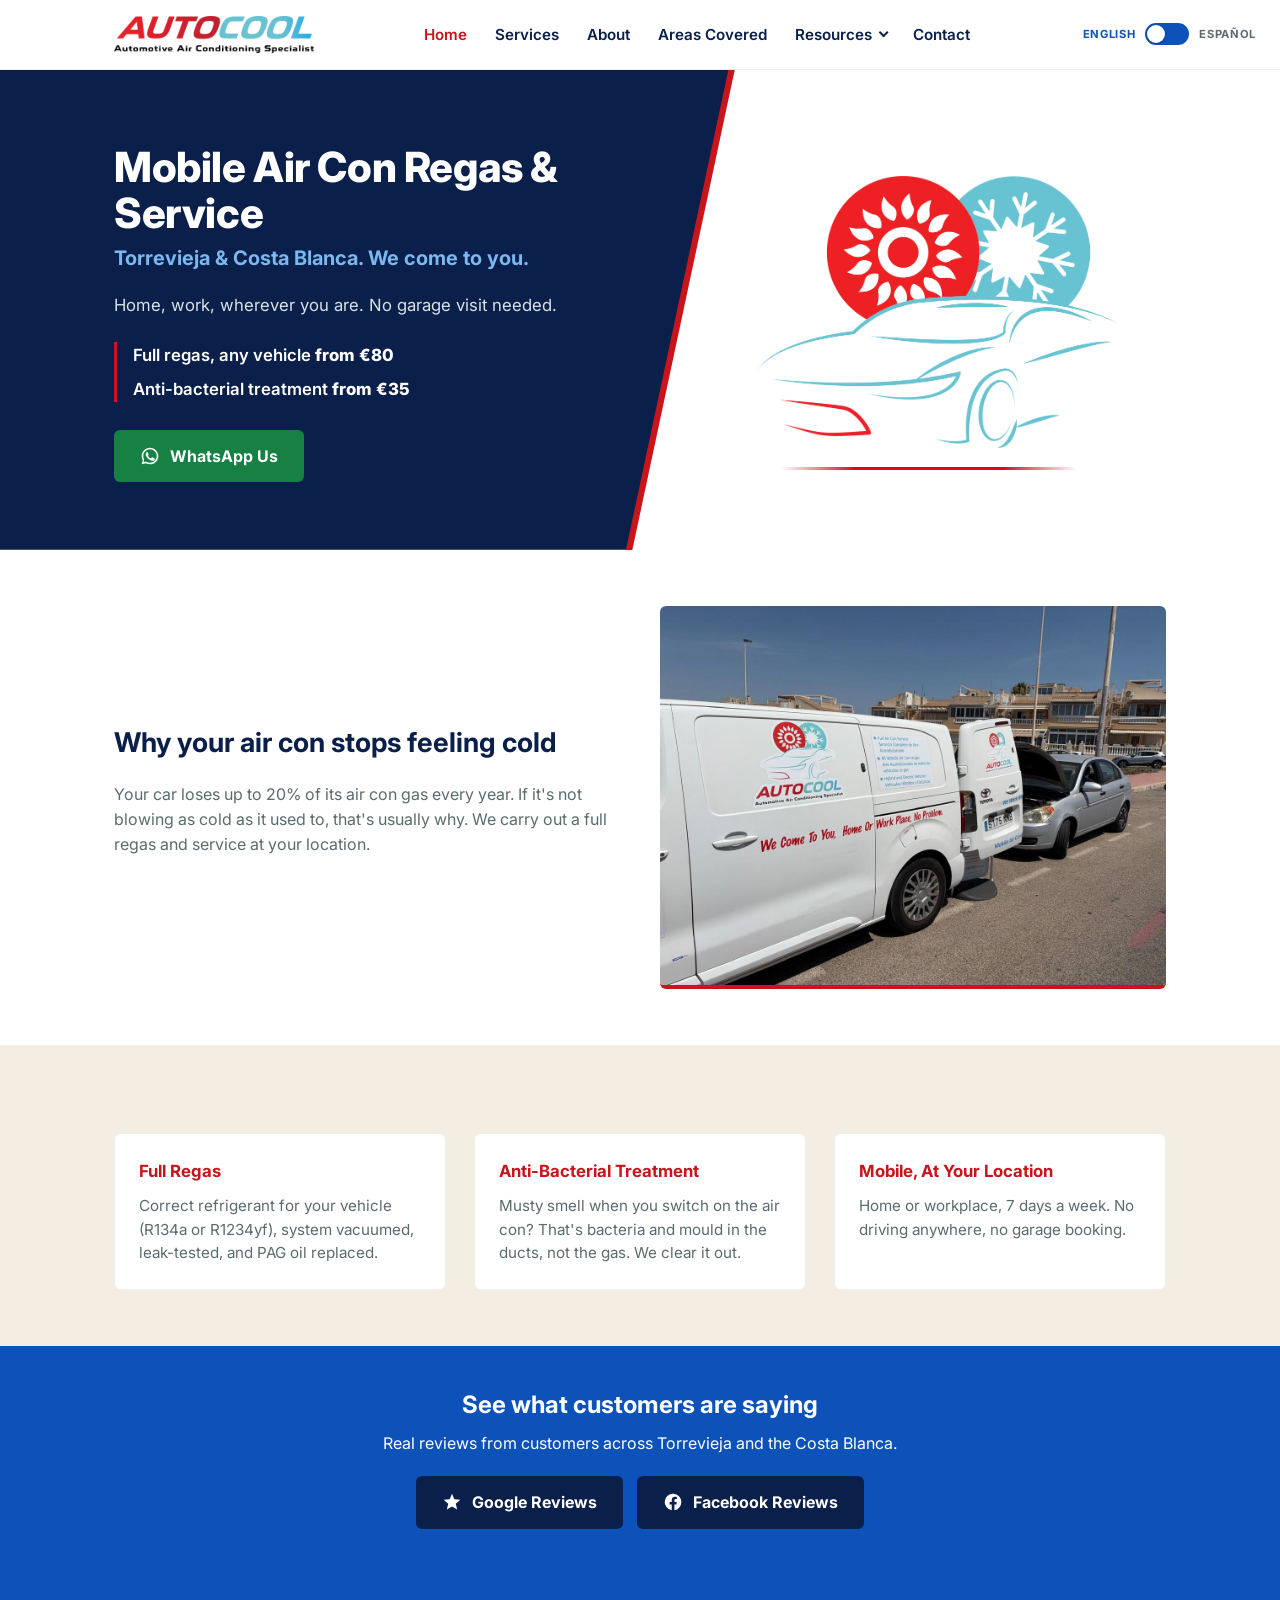
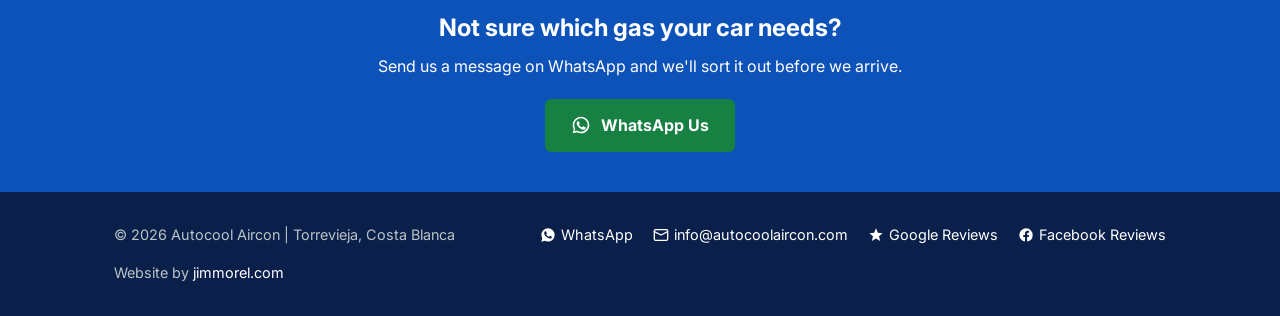
==== index.html @ 4a4831ad "Add footer developer credit line to every page "Website by jimmorel.com" links to https://jimmorel.c" ====
<!doctype html>
<html lang="en">
	<head>
		<meta charset="UTF-8" />
		<meta name="viewport" content="width=device-width, initial-scale=1.0" />
		<link rel="icon" href="assets/img/favicon/favicon.ico" sizes="any">
		<link rel="icon" href="assets/img/favicon/favicon-32x32.png" type="image/png" sizes="32x32">
		<link rel="icon" href="assets/img/favicon/favicon-16x16.png" type="image/png" sizes="16x16">
		<link rel="apple-touch-icon" href="assets/img/favicon/apple-touch-icon.png">
		<title>
			Mobile Air Con Regas &amp; Service in Torrevieja | Autocool Aircon
		</title>
		<meta
			name="description"
			content="Mobile car air conditioning regas and service in Torrevieja and the Costa Blanca. We come to you, home or workplace. WhatsApp Autocool Aircon today."
		/>
		<meta property="og:type" content="website">
		<meta property="og:url" content="https://autocoolaircon.es/">
		<meta property="og:title" content="Mobile Air Con Regas &amp; Service in Torrevieja | Autocool Aircon">
		<meta property="og:description" content="Mobile car air conditioning regas and service in Torrevieja and the Costa Blanca. We come to you, home or workplace. WhatsApp Autocool Aircon today.">
		<meta property="og:image" content="https://autocoolaircon.es/assets/img/van-onsite-service.jpeg">
		<meta property="og:locale" content="en_ES">
		<meta property="fb:app_id" content="2086095632289372">
		<meta name="facebook-domain-verification" content="1pw8xvr8mnqrois6jhisk7rmgft6io" />
		<meta name="twitter:card" content="summary_large_image">
		<meta name="twitter:title" content="Mobile Air Con Regas &amp; Service in Torrevieja | Autocool Aircon">
		<meta name="twitter:description" content="Mobile car air conditioning regas and service in Torrevieja and the Costa Blanca. We come to you, home or workplace. WhatsApp Autocool Aircon today.">
		<meta name="twitter:image" content="https://autocoolaircon.es/assets/img/van-onsite-service.jpeg">
		<link rel="canonical" href="https://autocoolaircon.es/index.html" />
		<link rel="alternate" hreflang="en" href="https://autocoolaircon.es/index.html" />
		<link rel="alternate" hreflang="es" href="https://autocoolaircon.es/es/index.html" />
		<link rel="alternate" hreflang="x-default" href="https://autocoolaircon.es/index.html" />
		<link rel="preconnect" href="https://fonts.googleapis.com" />
		<link rel="preconnect" href="https://fonts.gstatic.com" crossorigin />
		<link
			href="https://fonts.googleapis.com/css2?family=Inter:wght@400;600;700;800&display=swap"
			rel="stylesheet"
		/>
		<link rel="stylesheet" href="assets/css/style.css" />
		<noscript><style>
			@media (max-width: 760px) {
				nav.main-nav { max-height: none !important; overflow: visible !important; position: static !important; }
				.nav-toggle { display: none !important; }
				.nav-dropdown-menu { display: block !important; position: static !important; box-shadow: none !important; }
			}
		</style></noscript>
	</head>
	<body>
		<header class="site-header">
			<div class="container">
				<a href="./" class="logo-mark">
					<img
						src="assets/img/logo/autocool-wordmark.png"
						alt="Autocool Aircon: Automotive Air Conditioning Specialist"
						class="logo-img"
						width="1000" height="184"
					/>
				</a>
				<nav class="main-nav" id="main-nav">
					<ul>
						<li><a href="index.html" class="active">Home</a></li>
						<li><a href="services.html">Services</a></li>
						<li><a href="about.html">About</a></li>
						<li><a href="areas.html">Areas Covered</a></li>
						<li class="nav-item-dropdown">
							<button class="nav-dropdown-toggle" type="button" aria-haspopup="true" aria-expanded="false">
								Resources
								<span class="nav-dropdown-caret" aria-hidden="true"></span>
							</button>
							<ul class="nav-dropdown-menu">
								<li><a href="faq.html">FAQ</a></li>
							</ul>
						</li>
						<li><a href="contact.html">Contact</a></li>
					</ul>
				</nav>
				<div class="lang-toggle">
					<a
						class="lang-toggle-link"
						href="es/index.html"
						aria-label="Switch to Spanish"
					>
						<span class="lang-toggle-label" data-lang="en">ENGLISH</span>
						<span class="lang-toggle-switch"
							><span class="lang-toggle-handle"></span
						></span>
						<span class="lang-toggle-label" data-lang="es">ESPAÑOL</span>
					</a>
					<div class="lang-switcher-mobile">
						<a class="lang-switcher-label" data-lang="en" href="index.html">EN</a>
						<span class="lang-sep" aria-hidden="true">/</span>
						<a class="lang-switcher-label" data-lang="es" href="es/index.html">ES</a>
					</div>
				</div>
				<button class="nav-toggle" aria-expanded="false" aria-label="Open navigation" aria-controls="main-nav">
					<span class="nav-toggle-bar"></span>
					<span class="nav-toggle-bar"></span>
					<span class="nav-toggle-bar"></span>
				</button>
			</div>
		</header>

		<section class="hero">
			<div class="container">
				<div>
					<h1>Mobile Air Con Regas &amp; Service</h1>
					<p class="hero-location">
						Torrevieja &amp; Costa Blanca. We come to you.
					</p>
					<p class="lede">
						Home, work, wherever you are. No garage visit needed.
					</p>
					<div class="hero-offer">
						<span class="hero-offer-line"
							>Full regas, any vehicle
							<span class="amount">from €80</span></span
						>
						<span class="hero-offer-line"
							>Anti-bacterial treatment
							<span class="amount">from €35</span></span
						>
					</div>
					<a
						class="btn-whatsapp"
						href="https://wa.me/34711082029"
						target="_blank"
						rel="noopener"
						><svg viewBox="0 0 24 24" fill="currentColor" aria-hidden="true">
							<path
								d="M12 2C6.48 2 2 6.48 2 12c0 1.85.5 3.58 1.36 5.07L2 22l5.07-1.33A9.93 9.93 0 0 0 12 22c5.52 0 10-4.48 10-10S17.52 2 12 2zm0 18c-1.6 0-3.1-.43-4.4-1.18l-.32-.18-3.1.81.83-3.02-.2-.32A7.9 7.9 0 0 1 4 12c0-4.42 3.58-8 8-8s8 3.58 8 8-3.58 8-8 8zm4.4-5.6c-.24-.12-1.43-.7-1.65-.78-.22-.08-.38-.12-.54.12-.16.24-.62.78-.76.94-.14.16-.28.18-.52.06-.24-.12-1.02-.38-1.94-1.2-.72-.64-1.2-1.43-1.34-1.67-.14-.24-.02-.37.1-.49.12-.12.27-.31.4-.47.13-.16.17-.27.27-.45.1-.18.05-.33-.02-.45-.07-.12-.6-1.45-.82-1.99-.22-.53-.44-.46-.6-.47-.16-.01-.34-.01-.52-.01-.18 0-.47.07-.72.32-.25.25-.96.94-.96 2.29 0 1.35.98 2.65 1.12 2.83.14.18 1.92 2.93 4.65 4 2.73 1.07 2.73.71 3.22.67.49-.04 1.59-.65 1.81-1.28.22-.63.22-1.17.16-1.28-.06-.11-.24-.18-.48-.3z"
							/></svg>WhatsApp Us</a
					>
				</div>
				<div class="hero-icon-panel">
					<img src="assets/img/logo/autocool-icon.png" alt="Autocool Aircon" />
				</div>
			</div>
		</section>

		<section class="block fade-in">
			<div class="container split">
				<div>
					<h2>Why your air con stops feeling cold</h2>
					<p class="muted-text">
						Your car loses up to 20% of its air con gas every year. If it's not
						blowing as cold as it used to, that's usually why. We carry out a
						full regas and service at your location.
					</p>
				</div>
				<img
					src="assets/img/van-onsite-service.jpeg"
					alt="Autocool Aircon van at a customer's home for an onsite air conditioning service"
					class="section-img"
					loading="lazy"
				/>
			</div>
		</section>

		<section class="block alt fade-in">
			<div class="container">
				<div class="grid-3">
					<div class="card">
						<h3>Full Regas</h3>
						<p>
							Correct refrigerant for your vehicle (R134a or R1234yf), system
							vacuumed, leak-tested, and PAG oil replaced.
						</p>
					</div>
					<div class="card">
						<h3>Anti-Bacterial Treatment</h3>
						<p>
							Musty smell when you switch on the air con? That's bacteria and
							mould in the ducts, not the gas. We clear it out.
						</p>
					</div>
					<div class="card">
						<h3>Mobile, At Your Location</h3>
						<p>
							Home or workplace, 7 days a week. No driving anywhere, no garage
							booking.
						</p>
					</div>
				</div>
			</div>
		</section>

		<section class="cta-band fade-in">
			<div class="container">
				<h2>See what customers are saying</h2>
				<p>Real reviews from customers across Torrevieja and the Costa Blanca.</p>
				<div class="hero-cta-row justify-center">
					<a
						class="btn-primary"
						href="https://g.page/r/CTNVt-OQogbFEBM/review"
						target="_blank"
						rel="noopener"
						><svg viewBox="0 0 24 24" fill="currentColor" aria-hidden="true"><path d="M12 17.27 18.18 21l-1.64-7.03L22 9.24l-7.19-.61L12 2 9.19 8.63 2 9.24l5.46 4.73L5.82 21z" /></svg
						>Google Reviews</a
					>
					<a
						class="btn-primary"
						href="https://www.facebook.com/autocoolaircon/reviews"
						target="_blank"
						rel="noopener"
						><svg viewBox="0 0 24 24" fill="currentColor" aria-hidden="true"><path d="M22 12a10 10 0 1 0-11.5 9.87v-6.98H7.9V12h2.6V9.8c0-2.57 1.53-3.99 3.87-3.99 1.12 0 2.3.2 2.3.2v2.53h-1.3c-1.28 0-1.68.8-1.68 1.62V12h2.86l-.46 2.89h-2.4v6.98A10 10 0 0 0 22 12z" /></svg
						>Facebook Reviews</a
					>
				</div>
			</div>
		</section>

		<section class="cta-band">
			<div class="container">
				<h2>Not sure which gas your car needs?</h2>
				<p>
					Send us a message on WhatsApp and we'll sort it out before we arrive.
				</p>
				<a
					class="btn-whatsapp"
					href="https://wa.me/34711082029"
					target="_blank"
					rel="noopener"
					><svg viewBox="0 0 24 24" fill="currentColor" aria-hidden="true">
						<path
							d="M12 2C6.48 2 2 6.48 2 12c0 1.85.5 3.58 1.36 5.07L2 22l5.07-1.33A9.93 9.93 0 0 0 12 22c5.52 0 10-4.48 10-10S17.52 2 12 2zm0 18c-1.6 0-3.1-.43-4.4-1.18l-.32-.18-3.1.81.83-3.02-.2-.32A7.9 7.9 0 0 1 4 12c0-4.42 3.58-8 8-8s8 3.58 8 8-3.58 8-8 8zm4.4-5.6c-.24-.12-1.43-.7-1.65-.78-.22-.08-.38-.12-.54.12-.16.24-.62.78-.76.94-.14.16-.28.18-.52.06-.24-.12-1.02-.38-1.94-1.2-.72-.64-1.2-1.43-1.34-1.67-.14-.24-.02-.37.1-.49.12-.12.27-.31.4-.47.13-.16.17-.27.27-.45.1-.18.05-.33-.02-.45-.07-.12-.6-1.45-.82-1.99-.22-.53-.44-.46-.6-.47-.16-.01-.34-.01-.52-.01-.18 0-.47.07-.72.32-.25.25-.96.94-.96 2.29 0 1.35.98 2.65 1.12 2.83.14.18 1.92 2.93 4.65 4 2.73 1.07 2.73.71 3.22.67.49-.04 1.59-.65 1.81-1.28.22-.63.22-1.17.16-1.28-.06-.11-.24-.18-.48-.3z"
						/></svg>WhatsApp Us</a
				>
			</div>
		</section>

		<footer class="site-footer">
			<div class="container">
				<span>&copy; 2026 Autocool Aircon | Torrevieja, Costa Blanca</span>
				<span class="footer-links">
					<a href="https://wa.me/34711082029" target="_blank" rel="noopener" class="footer-link"><svg aria-hidden="true" width="16" height="16" viewBox="0 0 24 24" fill="currentColor"><path d="M12.04 2C6.58 2 2.13 6.45 2.13 11.91c0 1.75.46 3.48 1.32 5.01L2 22l5.25-1.38c1.47.8 3.13 1.22 4.79 1.22h.01c5.46 0 9.91-4.45 9.91-9.91C21.96 6.45 17.5 2 12.04 2zm5.83 14.02c-.24.68-1.42 1.3-1.96 1.35-.5.05-1.13.07-1.83-.11-.42-.11-.96-.3-1.65-.6-2.9-1.25-4.79-4.17-4.94-4.36-.14-.19-1.18-1.57-1.18-3 0-1.42.75-2.12 1.02-2.41.27-.29.58-.36.78-.36.19 0 .39 0 .55.01.18.01.42-.07.65.5.24.58.82 2 .89 2.15.07.15.12.32.02.51-.09.19-.14.31-.27.48-.14.16-.29.36-.41.49-.14.14-.28.29-.12.57.16.28.71 1.17 1.52 1.9 1.05.94 1.93 1.23 2.21 1.37.28.14.44.12.61-.07.16-.19.68-.79.87-1.06.18-.27.37-.22.61-.13.25.09 1.58.75 1.85.88.27.14.45.2.51.32.06.11.06.66-.18 1.35z"/></svg>WhatsApp</a>
					<a href="mailto:info@autocoolaircon.com" class="footer-link"><svg aria-hidden="true" width="16" height="16" viewBox="0 0 24 24" fill="none" stroke="currentColor" stroke-width="2" stroke-linecap="round" stroke-linejoin="round"><rect x="2" y="4" width="20" height="16" rx="2"/><path d="m22 7-10 5L2 7"/></svg>info@autocoolaircon.com</a>
					<a href="https://g.page/r/CTNVt-OQogbFEBM/review" target="_blank" rel="noopener" class="footer-link"><svg aria-hidden="true" width="16" height="16" viewBox="0 0 24 24" fill="currentColor"><path d="M12 17.27 18.18 21l-1.64-7.03L22 9.24l-7.19-.61L12 2 9.19 8.63 2 9.24l5.46 4.73L5.82 21z"/></svg>Google Reviews</a>
					<a href="https://www.facebook.com/autocoolaircon/reviews" target="_blank" rel="noopener" class="footer-link"><svg aria-hidden="true" width="16" height="16" viewBox="0 0 24 24" fill="currentColor"><path d="M22 12a10 10 0 1 0-11.5 9.87v-6.98H7.9V12h2.6V9.8c0-2.57 1.53-3.99 3.87-3.99 1.12 0 2.3.2 2.3.2v2.53h-1.3c-1.28 0-1.68.8-1.68 1.62V12h2.86l-.46 2.89h-2.4v6.98A10 10 0 0 0 22 12z"/></svg>Facebook Reviews</a>
				</span>
			</div>
			<div class="container">
				<span>Website by <a href="https://jimmorel.com" target="_blank" rel="noopener">jimmorel.com</a></span>
			</div>
		</footer>

		<script src="assets/js/scroll-fade.js"></script>
		<script src="assets/js/sticky-header.js"></script>
		<script src="assets/js/lang-switch.js"></script>
		<script src="assets/js/nav-toggle.js"></script>
	</body>
</html>
---- assets/css/style.css ----
/* Autocool Aircon — shared stylesheet
   Palette locked to existing logo per Nico: sun red, brand blue, sand accent.
   no diagonal stock-photo cutouts — deliberately simpler than
   the UK site's template execution. */

:root {
	--sun-red: #c8141a;
	--brand-blue: #0d52b9;
	--brand-blue-light: #7ab8f0;
	--ink: #0a1f4a;
	--sand: #f4ede1;
	--white: #ffffff;
	--text-muted: #5b6b6f;
	--radius: 6px;
}

* {
	box-sizing: border-box;
}

html {
	scroll-behavior: smooth;
}

html,
body {
	min-height: 100%;
}

body {
	margin: 0;
	font-family:
		"Inter",
		-apple-system,
		BlinkMacSystemFont,
		"Segoe UI",
		sans-serif;
	color: var(--ink);
	background: var(--white);
	line-height: 1.55;
	display: flex;
	flex-direction: column;
	min-height: 100vh;
}

body > footer.site-footer {
	margin-top: auto;
}

.muted-text {
	color: var(--text-muted);
}

a {
	color: var(--sun-red);
	text-decoration: none;
}

a:hover {
	text-decoration: underline;
}

a:focus-visible,
button:focus-visible {
	outline: 3px solid var(--brand-blue);
	outline-offset: 2px;
}

img {
	max-width: 100%;
	display: block;
}

.placeholder-img {
	background: repeating-linear-gradient(
		45deg,
		#e4e4e4,
		#e4e4e4 10px,
		#ececec 10px,
		#ececec 20px
	);
	display: flex;
	align-items: center;
	justify-content: center;
	color: #8a8a8a;
	font-size: 0.85rem;
	border: 1px dashed #b7b7b7;
	border-radius: var(--radius);
}

.container {
	max-width: 1100px;
	margin: 0 auto;
	padding: 0 24px;
}

/* Header */
header.site-header {
	position: sticky;
	top: 0;
	z-index: 50;
	padding: 16px 0;
	background: var(--white);
	border-bottom: 1px solid #eee;
	transition:
		box-shadow 0.25s ease-out,
		backdrop-filter 0.25s ease-out;
}

header.site-header.scrolled {
	box-shadow: 0 2px 12px rgba(10, 31, 74, 0.08);
	background: rgba(255, 255, 255, 0.92);
	backdrop-filter: blur(6px);
}

.site-header .container {
	display: flex;
	align-items: center;
	justify-content: space-between;
	gap: 24px;
	flex-wrap: wrap;
	padding-right: 220px;
}

.logo-mark {
	display: flex;
	align-items: center;
}

.logo-mark .logo-img {
	width: 200px;
	height: auto;
	aspect-ratio: 1000 / 184;
	display: block;
}

nav.main-nav ul {
	display: flex;
	gap: 28px;
	list-style: none;
	margin: 0;
	padding: 0;
	flex-wrap: wrap;
}

nav.main-nav a {
	color: var(--ink);
	font-weight: 600;
	font-size: 0.95rem;
}

nav.main-nav a.active {
	color: var(--sun-red);
}

/* "Resources" dropdown — desktop: hover/focus reveal; mobile: tap to expand inline. */
.nav-item-dropdown {
	position: relative;
}

.nav-dropdown-toggle {
	display: inline-flex;
	align-items: center;
	gap: 6px;
	background: none;
	border: none;
	margin: 0;
	padding: 0;
	font-family: inherit;
	color: var(--ink);
	font-weight: 600;
	font-size: 0.95rem;
	cursor: pointer;
}

.nav-dropdown-toggle.active {
	color: var(--sun-red);
}

.nav-dropdown-caret {
	display: inline-block;
	width: 7px;
	height: 7px;
	border-right: 2px solid currentColor;
	border-bottom: 2px solid currentColor;
	transform: rotate(45deg) translateY(-3px);
	transition: transform 0.2s ease;
}

.nav-dropdown-toggle[aria-expanded="true"] .nav-dropdown-caret {
	transform: rotate(-135deg) translateY(1px);
}

nav.main-nav .nav-dropdown-menu {
	list-style: none;
	margin: 0;
	padding: 8px 0;
	position: absolute;
	top: 100%;
	left: 0;
	background: var(--white);
	border: 1px solid #eee;
	border-radius: var(--radius);
	box-shadow: 0 8px 20px rgba(10, 31, 74, 0.1);
	min-width: 160px;
	display: none;
	z-index: 60;
}

.nav-item-dropdown:hover .nav-dropdown-menu,
.nav-item-dropdown.is-open .nav-dropdown-menu {
	display: block;
}

.nav-dropdown-menu li a {
	display: block;
	padding: 8px 16px;
	color: var(--ink);
	font-weight: 600;
	font-size: 0.95rem;
}

.nav-dropdown-menu li a:hover,
.nav-dropdown-menu li a.active {
	color: var(--sun-red);
	background: var(--sand);
}

/* Hamburger toggle button — hidden on desktop */
.nav-toggle {
	display: none;
	flex-direction: column;
	justify-content: center;
	gap: 5px;
	background: none;
	border: none;
	cursor: pointer;
	padding: 6px;
	margin-left: auto;
}

.nav-toggle-bar {
	display: block;
	width: 22px;
	height: 2px;
	background: var(--ink);
	border-radius: 1px;
	transition: transform 0.2s ease, opacity 0.2s ease;
}

.nav-toggle[aria-expanded="true"] .nav-toggle-bar:nth-child(1) {
	transform: translateY(7px) rotate(45deg);
}

.nav-toggle[aria-expanded="true"] .nav-toggle-bar:nth-child(2) {
	opacity: 0;
}

.nav-toggle[aria-expanded="true"] .nav-toggle-bar:nth-child(3) {
	transform: translateY(-7px) rotate(-45deg);
}

/* Language toggle — replaces the old text-link .lang-switch.
   Pill switch with sliding handle, EN/ES word labels either side.
   Uses existing palette variables, no new colors introduced. */

.lang-toggle {
	position: absolute;
	top: 50%;
	right: 24px;
	transform: translateY(-50%);
	z-index: 10;
}

.lang-switcher-mobile {
	display: none;
}

.lang-toggle-link {
	display: flex;
	align-items: center;
	gap: 10px;
	text-decoration: none;
}

.lang-toggle-link:hover {
	text-decoration: none;
}

.lang-toggle-link:focus-visible {
	outline: 3px solid var(--brand-blue-light);
	outline-offset: 3px;
	border-radius: 11px;
}

.lang-toggle-label {
	font-size: 0.7rem;
	font-weight: 700;
	letter-spacing: 0.06em;
	text-transform: uppercase;
	color: var(--text-muted);
}

.lang-toggle-label.is-active {
	color: var(--brand-blue);
	opacity: 1;
}

.lang-toggle[data-lang="es"] .lang-toggle-label.is-active {
	color: var(--sun-red);
}

.lang-toggle-switch {
	position: relative;
	display: inline-block;
	width: 44px;
	height: 22px;
	border-radius: 11px;
	background: var(--brand-blue);
	flex-shrink: 0;
}

.lang-toggle-switch.is-es {
	background: var(--sun-red);
}

.lang-toggle-handle {
	position: absolute;
	top: 2px;
	left: 2px;
	width: 18px;
	height: 18px;
	border-radius: 50%;
	background: var(--white);
	box-shadow: 0 1px 2px rgba(0, 0, 0, 0.25);
}

.lang-toggle-switch.is-es .lang-toggle-handle {
	left: 24px;
}

/* CSS-first state: set from html[lang] before any JS runs.
   Correct state is visible on first paint — no transition fires on load. */
html[lang="en"] .lang-toggle-label[data-lang="en"],
html[lang="es"] .lang-toggle-label[data-lang="es"] {
	color: var(--brand-blue);
	opacity: 1;
}
html[lang="es"] .lang-toggle-label[data-lang="es"] {
	color: var(--sun-red);
}
html[lang="es"] .lang-toggle-switch {
	background: var(--sun-red);
}
html[lang="es"] .lang-toggle-switch .lang-toggle-handle {
	left: 24px;
}

/* Transitions enabled only after JS adds .lang-toggle-ready on the first rAF.
   Ensures transitions only fire on user interaction, never on initial paint. */
.lang-toggle-ready .lang-toggle-label {
	transition: color 0.25s, opacity 0.25s;
}
.lang-toggle-ready .lang-toggle-switch {
	transition: background-color 0.25s;
}
.lang-toggle-ready .lang-toggle-handle {
	transition: left 0.25s;
}

.btn-whatsapp {
	display: inline-flex;
	align-items: center;
	gap: 10px;
	background: #178043;
	color: var(--white);
	font-weight: 700;
	padding: 14px 26px;
	border-radius: var(--radius);
	font-size: 1rem;
}

.btn-whatsapp svg {
	width: 20px;
	height: 20px;
	flex-shrink: 0;
}

.btn-whatsapp:hover {
	background: #126334;
	text-decoration: none;
}

/* Hero (home page) */
.hero {
	background: #ffffff;
	color: var(--white);
	padding: 64px 0 56px;
	position: relative;
	overflow: hidden;
}

.hero::before {
	content: '';
	position: absolute;
	inset: 0;
	background: var(--ink);
	clip-path: polygon(0 0, 57% 0, 49% 100%, 0 100%);
	z-index: 0;
}

.hero::after {
	content: '';
	position: absolute;
	inset: 0;
	z-index: 2;
	pointer-events: none;
	background-image: url("data:image/svg+xml,%3Csvg xmlns='http://www.w3.org/2000/svg' viewBox='0 0 100 100' preserveAspectRatio='none'%3E%3Cpolygon points='56.9,0 57.4,0 49.4,100 48.9,100' fill='%23c8141a'/%3E%3C/svg%3E");
	background-size: 100% 100%;
	background-repeat: no-repeat;
}

.hero .container {
	display: grid;
	grid-template-columns: 1.1fr 0.9fr;
	gap: 40px;
	align-items: center;
	min-height: 360px;
	position: relative;
	z-index: 1;
}

.hero h1 {
	font-size: 2.6rem;
	line-height: 1.1;
	margin: 0 0 6px;
	color: var(--white);
	font-weight: 800;
	letter-spacing: -0.01em;
}

.hero p.hero-location {
	font-size: 1.25rem;
	color: var(--brand-blue-light);
	font-weight: 700;
	margin: 0 0 18px;
}

.hero p.lede {
	font-size: 1.05rem;
	color: #d8e3e5;
	margin: 0 0 24px;
	max-width: 480px;
}

.hero-offer {
	display: flex;
	flex-direction: column;
	gap: 8px;
	margin-bottom: 28px;
	border-left: 3px solid var(--sun-red);
	padding-left: 16px;
}

.hero-offer-line {
	font-size: 1.05rem;
	font-weight: 600;
	color: var(--white);
}

.hero-offer-line .amount {
	color: var(--white);
	font-weight: 800;
}

.hero-icon-panel {
	display: flex;
	align-items: center;
	justify-content: center;
	padding: 8px 12px 12px;
	position: relative;
}

.hero-icon-panel::after {
	content: '';
	position: absolute;
	bottom: -10px;
	left: 48%;
	transform: translateX(-50%);
	width: 65%;
	height: 3px;
	background: linear-gradient(to right, transparent, #c8141a 25%, #c8141a 75%, transparent);
	border-radius: 0;
	z-index: 0;
	pointer-events: none;
}

.hero-cta-row {
	display: flex;
	flex-wrap: wrap;
	gap: 14px;
}

.hero-icon-panel img {
	position: relative;
	z-index: 1;
	width: 100%;
	max-width: 360px;
	height: auto;
	aspect-ratio: 846 / 639;
}

.btn-primary {
	display: inline-flex;
	align-items: center;
	gap: 10px;
	background: var(--sun-red);
	color: var(--white);
	font-weight: 700;
	padding: 14px 26px;
	border-radius: var(--radius);
	font-size: 1rem;
	border: none;
	cursor: pointer;
	font-family: inherit;
}

.btn-primary:hover {
	background: #a01015;
	text-decoration: none;
}

.btn-primary svg {
	width: 20px;
	height: 20px;
	flex-shrink: 0;
}

.justify-center {
	justify-content: center;
}

/* Sections */
section.block {
	padding: 56px 0;
}

section.block.alt {
	background: var(--sand);
}

section.block h2 {
	font-size: 1.7rem;
	margin: 0 0 18px;
}

.grid-3 {
	display: grid;
	grid-template-columns: repeat(3, 1fr);
	gap: 28px;
	margin-top: 32px;
}

.card {
	background: var(--white);
	border: 1px solid #eee;
	border-radius: var(--radius);
	padding: 24px;
}

.card h3 {
	color: var(--sun-red);
	font-size: 1.05rem;
	margin: 0 0 10px;
}

.card p {
	color: var(--text-muted);
	margin: 0;
	font-size: 0.95rem;
}

/* Contact page image placeholder — standalone, not paired with text in a split */
.contact-img-placeholder {
	aspect-ratio: 16 / 7;
	max-width: 760px;
	margin: 0 auto;
}

.contact-img {
	max-width: 760px;
	margin: 0 auto;
}

/* Testimonials */
.testimonial-feature {
	background: var(--ink);
	color: var(--white);
	padding: 56px 0;
}

.testimonial-feature-inner {
	display: flex;
	align-items: center;
	gap: 36px;
}

.testimonial-avatar {
	flex-shrink: 0;
	width: 72px;
	height: 72px;
	border-radius: 50%;
	background: var(--brand-blue);
	color: var(--white);
	display: flex;
	align-items: center;
	justify-content: center;
	font-weight: 800;
	font-size: 1.1rem;
}

.testimonial-quote-mark {
	display: block;
	color: var(--sun-red);
	font-size: 3.5rem;
	font-weight: 800;
	line-height: 0.6;
	font-family: Georgia, serif;
}

.testimonial-quote-mark-sm {
	font-size: 2.2rem;
}

.testimonial-feature-text {
	font-size: 1.6rem;
	font-weight: 700;
	font-style: italic;
	line-height: 1.3;
	margin: 4px 0 14px;
	color: var(--white);
	max-width: 640px;
}

.testimonial-attribution {
	font-size: 0.8rem;
	font-weight: 700;
	letter-spacing: 0.04em;
	color: var(--brand-blue-light);
	margin: 0;
}

.testimonial-secondary-row {
	display: grid;
	grid-template-columns: 1fr 1fr;
	gap: 28px;
}

.testimonial-secondary {
	background: var(--sand);
	border-radius: var(--radius);
	padding: 28px 24px;
}

.testimonial-secondary p:not(.testimonial-attribution) {
	font-style: italic;
	color: var(--ink);
	margin: 4px 0 14px;
}

.testimonial-secondary .testimonial-attribution {
	color: var(--text-muted);
}

.testimonial-note {
	color: var(--text-muted);
	font-size: 0.85rem;
	font-style: italic;
	text-align: center;
	margin-top: 24px;
}

.vehicle-scope-lede {
	font-size: 1.1rem;
	font-weight: 700;
	color: var(--ink);
	margin: 28px 0 0;
}

.vehicle-scope-grid {
	grid-template-columns: repeat(5, 1fr);
	margin-top: 20px;
}

.vehicle-card {
	text-align: center;
	padding: 20px 16px;
}

.vehicle-card h3 {
	font-size: 0.95rem;
	margin: 0 0 6px;
}

.vehicle-card p {
	font-size: 0.85rem;
}

.vehicle-icon {
	display: flex;
	align-items: center;
	justify-content: center;
	margin-bottom: 10px;
}

.vehicle-icon svg {
	width: 32px;
	height: 32px;
	color: var(--sun-red);
}

.trade-trust {
	margin-top: 28px;
}

.trade-trust-intro {
	color: var(--text-muted);
	font-weight: 600;
	margin: 0 0 10px;
}

.trade-trust-list {
	list-style: none;
	margin: 0;
	padding: 0;
	display: flex;
	flex-wrap: wrap;
	gap: 10px 14px;
}

.trade-trust-list li {
	background: var(--sand);
	color: var(--ink);
	font-size: 0.9rem;
	font-weight: 600;
	padding: 6px 14px;
	border-radius: var(--radius);
}

.split {
	display: grid;
	grid-template-columns: 1fr 1fr;
	gap: 40px;
	align-items: center;
}

.split:has(.why-img-placeholder) {
	align-items: start;
}

.about-img-placeholder {
	aspect-ratio: 1 / 1;
}

.why-img-placeholder {
	aspect-ratio: 4 / 3;
}

.section-img {
	width: 100%;
	height: auto;
	display: block;
	border-radius: var(--radius);
	border-bottom: 4px solid var(--sun-red);
}

.price-subheading {
	font-size: 0.8rem;
	font-weight: 700;
	text-transform: uppercase;
	letter-spacing: 0.07em;
	color: var(--brand-blue);
	margin: 24px 0 8px;
}

.price-list {
	list-style: none;
	margin: 0;
	padding: 0;
	display: grid;
	gap: 12px;
}

.price-list li {
	display: flex;
	justify-content: space-between;
	background: var(--white);
	border: 1px solid #eee;
	border-radius: var(--radius);
	padding: 14px 18px;
	font-weight: 600;
}

.price-list span.amount {
	color: var(--sun-red);
}

.price-note {
	font-size: 0.8rem;
	color: var(--text-muted);
	max-width: 480px;
	margin-top: 8px;
	text-align: right;
}

.pending-note {
	font-size: 0.85rem;
	color: var(--text-muted);
	font-style: italic;
	border-left: 3px solid var(--brand-blue);
	padding-left: 12px;
	margin-top: 18px;
}

/* AREAS */
.coverage-map {
	width: 100%;
	height: 420px;
	border-radius: var(--radius);
	overflow: hidden;
	position: relative;
}

/* CTA band */
.cta-band {
	background: var(--brand-blue);
	color: var(--white);
	padding: 40px 0;
	text-align: center;
}

.cta-band h2 {
	margin: 0 0 8px;
	font-size: 1.5rem;
}

.cta-band p {
	margin: 0 0 20px;
}

.cta-band .btn-primary {
	background: var(--ink);
}

.cta-band .btn-primary:hover {
	background: #061330;
}

/* Email modal */
.email-modal {
	position: fixed;
	inset: 0;
	z-index: 100;
	display: none;
}

.email-modal.open {
	display: block;
}

.email-modal-backdrop {
	position: absolute;
	inset: 0;
	background: rgba(10, 31, 74, 0.55);
}

.email-modal-panel {
	position: relative;
	margin: 12vh auto 0;
	max-width: 320px;
	background: var(--white);
	border-radius: var(--radius);
	padding: 20px 12px;
	box-shadow: 0 12px 32px rgba(10, 31, 74, 0.25);
	display: flex;
	flex-direction: column;
}

.email-modal-label {
	font-size: 0.75rem;
	font-weight: 800;
	letter-spacing: 0.06em;
	text-transform: uppercase;
	color: var(--sun-red);
	margin: 4px 12px 8px;
}

.email-modal-option {
	display: flex;
	align-items: center;
	gap: 12px;
	padding: 12px 12px;
	border-radius: var(--radius);
	color: var(--ink);
	font-weight: 600;
	font-size: 0.95rem;
	background: none;
	border: none;
	width: 100%;
	text-align: left;
	cursor: pointer;
	font-family: inherit;
}

.email-modal-option:hover {
	background: var(--sand);
	text-decoration: none;
}

.email-modal-option svg {
	width: 22px;
	height: 22px;
	flex-shrink: 0;
	color: var(--brand-blue);
}

.email-modal-copy {
	border-top: 1px solid #eee;
	margin-top: 4px;
	padding-top: 14px;
}

/* Footer */
footer.site-footer {
	background: var(--ink);
	color: #b9c4c6;
	padding: 32px 0;
	font-size: 0.9rem;
}

footer.site-footer .container {
	display: flex;
	justify-content: space-between;
	flex-wrap: wrap;
	gap: 16px;
}

footer.site-footer .container + .container {
	margin-top: 16px;
}

footer.site-footer a {
	color: var(--white);
}

.footer-links {
	display: inline-flex;
	flex-wrap: wrap;
	align-items: center;
	gap: 10px 20px;
}

.footer-link {
	display: inline-flex;
	align-items: center;
	gap: 5px;
}

/* Scroll fade-in */
.fade-in {
	opacity: 0;
	transform: translateY(16px);
	transition:
		opacity 0.6s ease-out,
		transform 0.6s ease-out;
}

.fade-in-visible {
	opacity: 1;
	transform: translateY(0);
}

/* Mobile */
@media (max-width: 900px) {
	.logo-mark .logo-img {
		width: 175px;
	}
}

@media (max-width: 760px) {
	/* Mobile hamburger — collapsed by default in CSS, no JS required */
	.nav-toggle {
		display: flex;
	}

	nav.main-nav {
		position: absolute;
		top: 100%;
		left: 0;
		right: 0;
		background: var(--white);
		border-bottom: 1px solid #eee;
		max-height: 0;
		overflow: hidden;
		/* transition added by JS after first frame — prevents animation on page load */
	}

	nav.main-nav.nav-animate {
		transition: max-height 0.25s ease;
	}

	nav.main-nav.is-open {
		max-height: 360px;
	}

	nav.main-nav ul {
		flex-direction: column;
		gap: 0;
		padding: 8px 24px 12px;
	}

	nav.main-nav li a {
		display: block;
		padding: 11px 0;
		border-bottom: 1px solid #f0f0f0;
	}

	nav.main-nav li:last-child a {
		border-bottom: none;
	}

	nav.main-nav.is-open {
		max-height: 480px;
	}

	.nav-dropdown-toggle {
		display: flex;
		width: 100%;
		justify-content: space-between;
		padding: 11px 0;
		border-bottom: 1px solid #f0f0f0;
	}

	.nav-item-dropdown.is-open .nav-dropdown-toggle {
		border-bottom-color: transparent;
	}

	nav.main-nav .nav-dropdown-menu {
		position: static;
		display: none;
		margin: 0;
		padding: 0 0 4px 16px;
		background: none;
		border: none;
		box-shadow: none;
		min-width: 0;
	}

	.nav-dropdown-menu li a {
		padding: 8px 0;
		border-bottom: 1px solid #f5f5f5;
	}

	.nav-dropdown-menu li:last-child a {
		border-bottom: 1px solid #f0f0f0;
	}

	.hero::before {
		clip-path: none;
	}

	.hero::after {
		display: none;
	}

	.hero-icon-panel {
		display: none;
	}

	.hero .container {
		grid-template-columns: 1fr;
		min-height: 0;
	}

	.hero {
		padding: 40px 0;
	}

	.hero h1 {
		font-size: 1.9rem;
	}

	.logo-mark .logo-img {
		width: 155px;
	}

	nav.main-nav ul {
		gap: 16px;
	}

	.grid-3 {
		grid-template-columns: 1fr;
	}

	.split {
		grid-template-columns: 1fr;
	}

	footer.site-footer .container {
		flex-direction: column;
	}

	.testimonial-feature-inner {
		flex-direction: column;
		text-align: center;
		gap: 18px;
	}

	.testimonial-secondary-row {
		grid-template-columns: 1fr;
	}

	.email-modal-panel {
		margin: 0;
		position: fixed;
		bottom: 0;
		left: 0;
		right: 0;
		max-width: none;
		border-radius: var(--radius) var(--radius) 0 0;
	}

	.site-header .container {
		padding-right: 24px;
	}

	.lang-toggle {
		right: 60px;
	}

	.lang-toggle-link {
		display: none;
	}

	.lang-switcher-mobile {
		display: flex;
		align-items: center;
		gap: 5px;
	}

	.lang-switcher-label {
		font-size: 0.7rem;
		font-weight: 700;
		letter-spacing: 0.06em;
		color: var(--text-muted);
		text-decoration: none;
	}

	html[lang="en"] .lang-switcher-label[data-lang="en"] {
		color: var(--brand-blue);
	}

	html[lang="es"] .lang-switcher-label[data-lang="es"] {
		color: var(--sun-red);
	}

	.lang-sep {
		color: var(--text-muted);
		opacity: 0.4;
		user-select: none;
	}
}

@media (prefers-reduced-motion: reduce) {
	html {
		scroll-behavior: auto;
	}

	* {
		animation: none !important;
		transition: none !important;
	}

	.fade-in {
		opacity: 1;
		transform: none;
	}
}
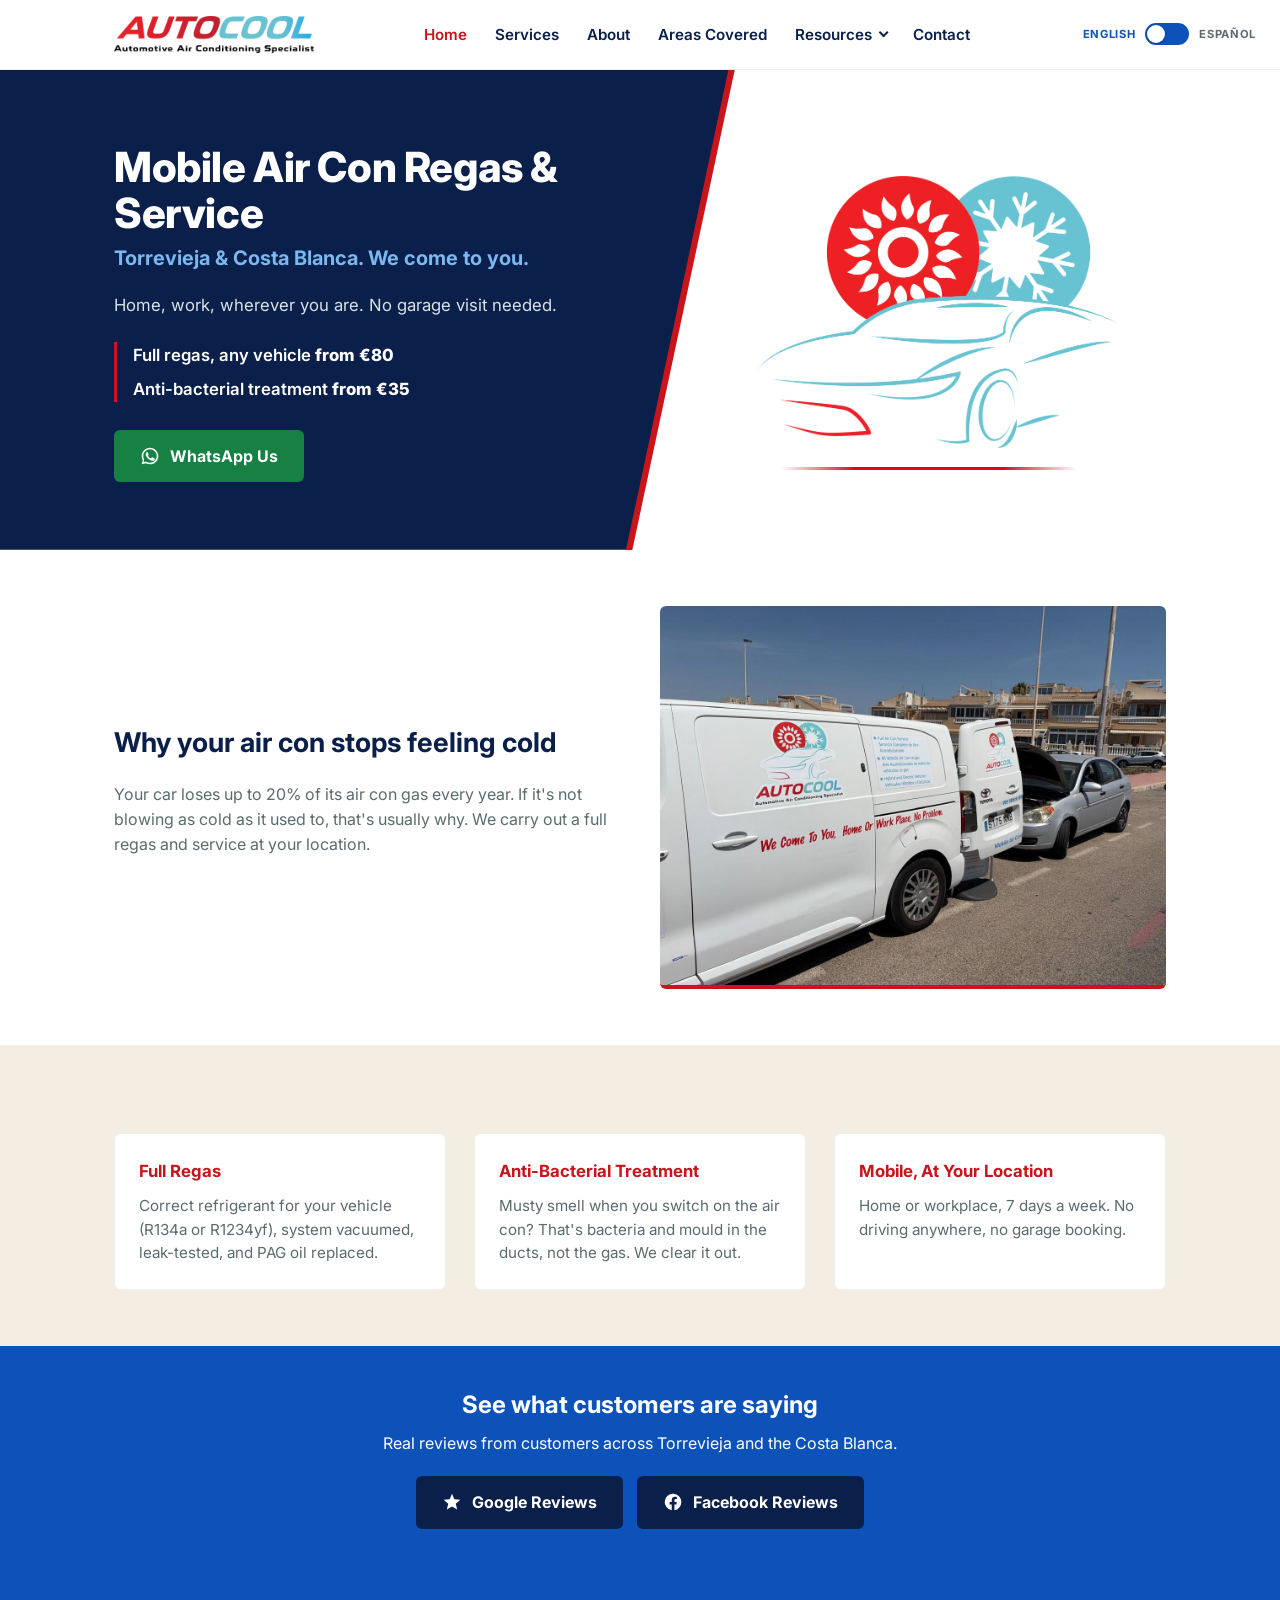
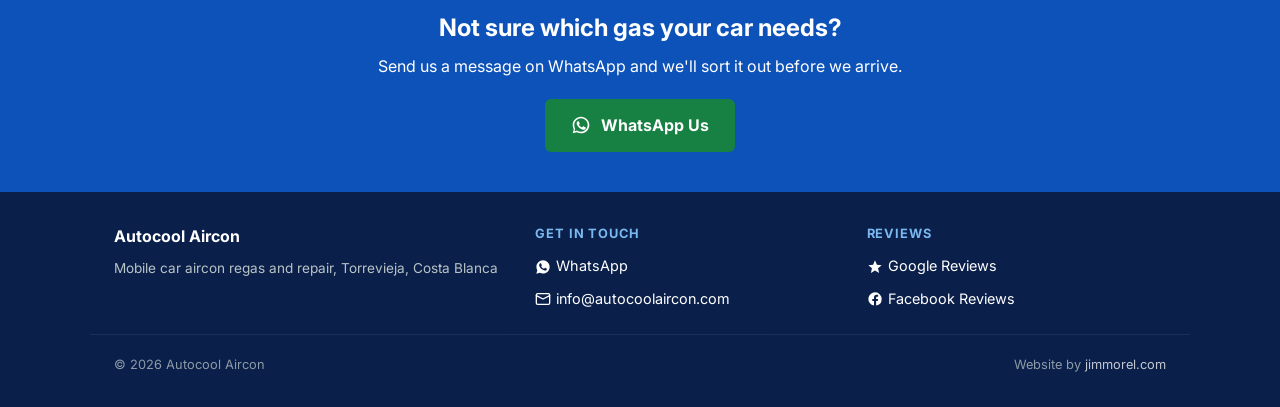
==== commit d8022b5b: "Restructure footer into 3 columns with a separate bottom bar Replaces the single left-aligned line w" ====
--- a/index.html
+++ b/index.html
@@ -229,16 +229,24 @@
 		</section>
 
 		<footer class="site-footer">
-			<div class="container">
-				<span>&copy; 2026 Autocool Aircon | Torrevieja, Costa Blanca</span>
-				<span class="footer-links">
+			<div class="container footer-columns">
+				<div class="footer-col footer-brand">
+					<p class="footer-brand-name">Autocool Aircon</p>
+					<p class="footer-tagline">Mobile car aircon regas and repair, Torrevieja, Costa Blanca</p>
+				</div>
+				<div class="footer-col">
+					<p class="footer-col-heading">Get in touch</p>
 					<a href="https://wa.me/34711082029" target="_blank" rel="noopener" class="footer-link"><svg aria-hidden="true" width="16" height="16" viewBox="0 0 24 24" fill="currentColor"><path d="M12.04 2C6.58 2 2.13 6.45 2.13 11.91c0 1.75.46 3.48 1.32 5.01L2 22l5.25-1.38c1.47.8 3.13 1.22 4.79 1.22h.01c5.46 0 9.91-4.45 9.91-9.91C21.96 6.45 17.5 2 12.04 2zm5.83 14.02c-.24.68-1.42 1.3-1.96 1.35-.5.05-1.13.07-1.83-.11-.42-.11-.96-.3-1.65-.6-2.9-1.25-4.79-4.17-4.94-4.36-.14-.19-1.18-1.57-1.18-3 0-1.42.75-2.12 1.02-2.41.27-.29.58-.36.78-.36.19 0 .39 0 .55.01.18.01.42-.07.65.5.24.58.82 2 .89 2.15.07.15.12.32.02.51-.09.19-.14.31-.27.48-.14.16-.29.36-.41.49-.14.14-.28.29-.12.57.16.28.71 1.17 1.52 1.9 1.05.94 1.93 1.23 2.21 1.37.28.14.44.12.61-.07.16-.19.68-.79.87-1.06.18-.27.37-.22.61-.13.25.09 1.58.75 1.85.88.27.14.45.2.51.32.06.11.06.66-.18 1.35z"/></svg>WhatsApp</a>
 					<a href="mailto:info@autocoolaircon.com" class="footer-link"><svg aria-hidden="true" width="16" height="16" viewBox="0 0 24 24" fill="none" stroke="currentColor" stroke-width="2" stroke-linecap="round" stroke-linejoin="round"><rect x="2" y="4" width="20" height="16" rx="2"/><path d="m22 7-10 5L2 7"/></svg>info@autocoolaircon.com</a>
+				</div>
+				<div class="footer-col">
+					<p class="footer-col-heading">Reviews</p>
 					<a href="https://g.page/r/CTNVt-OQogbFEBM/review" target="_blank" rel="noopener" class="footer-link"><svg aria-hidden="true" width="16" height="16" viewBox="0 0 24 24" fill="currentColor"><path d="M12 17.27 18.18 21l-1.64-7.03L22 9.24l-7.19-.61L12 2 9.19 8.63 2 9.24l5.46 4.73L5.82 21z"/></svg>Google Reviews</a>
 					<a href="https://www.facebook.com/autocoolaircon/reviews" target="_blank" rel="noopener" class="footer-link"><svg aria-hidden="true" width="16" height="16" viewBox="0 0 24 24" fill="currentColor"><path d="M22 12a10 10 0 1 0-11.5 9.87v-6.98H7.9V12h2.6V9.8c0-2.57 1.53-3.99 3.87-3.99 1.12 0 2.3.2 2.3.2v2.53h-1.3c-1.28 0-1.68.8-1.68 1.62V12h2.86l-.46 2.89h-2.4v6.98A10 10 0 0 0 22 12z"/></svg>Facebook Reviews</a>
-				</span>
-			</div>
-			<div class="container">
+				</div>
+			</div>
+			<div class="container footer-bottom">
+				<span>&copy; 2026 Autocool Aircon</span>
 				<span>Website by <a href="https://jimmorel.com" target="_blank" rel="noopener">jimmorel.com</a></span>
 			</div>
 		</footer>
--- a/assets/css/style.css
+++ b/assets/css/style.css
@@ -945,25 +945,56 @@
 	gap: 16px;
 }
 
-footer.site-footer .container + .container {
-	margin-top: 16px;
-}
-
 footer.site-footer a {
 	color: var(--white);
 }
 
-.footer-links {
-	display: inline-flex;
-	flex-wrap: wrap;
-	align-items: center;
-	gap: 10px 20px;
+footer.site-footer .footer-columns {
+	display: grid;
+	grid-template-columns: 1.3fr 1fr 1fr;
+	gap: 32px;
+}
+
+.footer-col {
+	display: flex;
+	flex-direction: column;
+	gap: 10px;
+}
+
+.footer-brand-name {
+	margin: 0;
+	color: var(--white);
+	font-weight: 700;
+	font-size: 1rem;
+}
+
+.footer-tagline {
+	margin: 0;
+	color: #b9c4c6;
+	font-size: 0.85rem;
+}
+
+.footer-col-heading {
+	margin: 0 0 2px;
+	font-size: 0.8rem;
+	font-weight: 700;
+	text-transform: uppercase;
+	letter-spacing: 0.07em;
+	color: var(--brand-blue-light);
 }
 
 .footer-link {
 	display: inline-flex;
 	align-items: center;
 	gap: 5px;
+}
+
+footer.site-footer .footer-bottom {
+	border-top: 1px solid rgba(255, 255, 255, 0.1);
+	margin-top: 24px;
+	padding-top: 20px;
+	font-size: 0.8rem;
+	opacity: 0.75;
 }
 
 /* Scroll fade-in */
@@ -1110,6 +1141,14 @@
 		flex-direction: column;
 	}
 
+	footer.site-footer .footer-columns {
+		grid-template-columns: 1fr;
+	}
+
+	footer.site-footer .footer-bottom {
+		flex-direction: row;
+	}
+
 	.testimonial-feature-inner {
 		flex-direction: column;
 		text-align: center;
@@ -1171,6 +1210,14 @@
 	}
 }
 
+@media (max-width: 380px) {
+	footer.site-footer .footer-bottom {
+		flex-direction: column;
+		align-items: flex-start;
+		gap: 6px;
+	}
+}
+
 @media (prefers-reduced-motion: reduce) {
 	html {
 		scroll-behavior: auto;
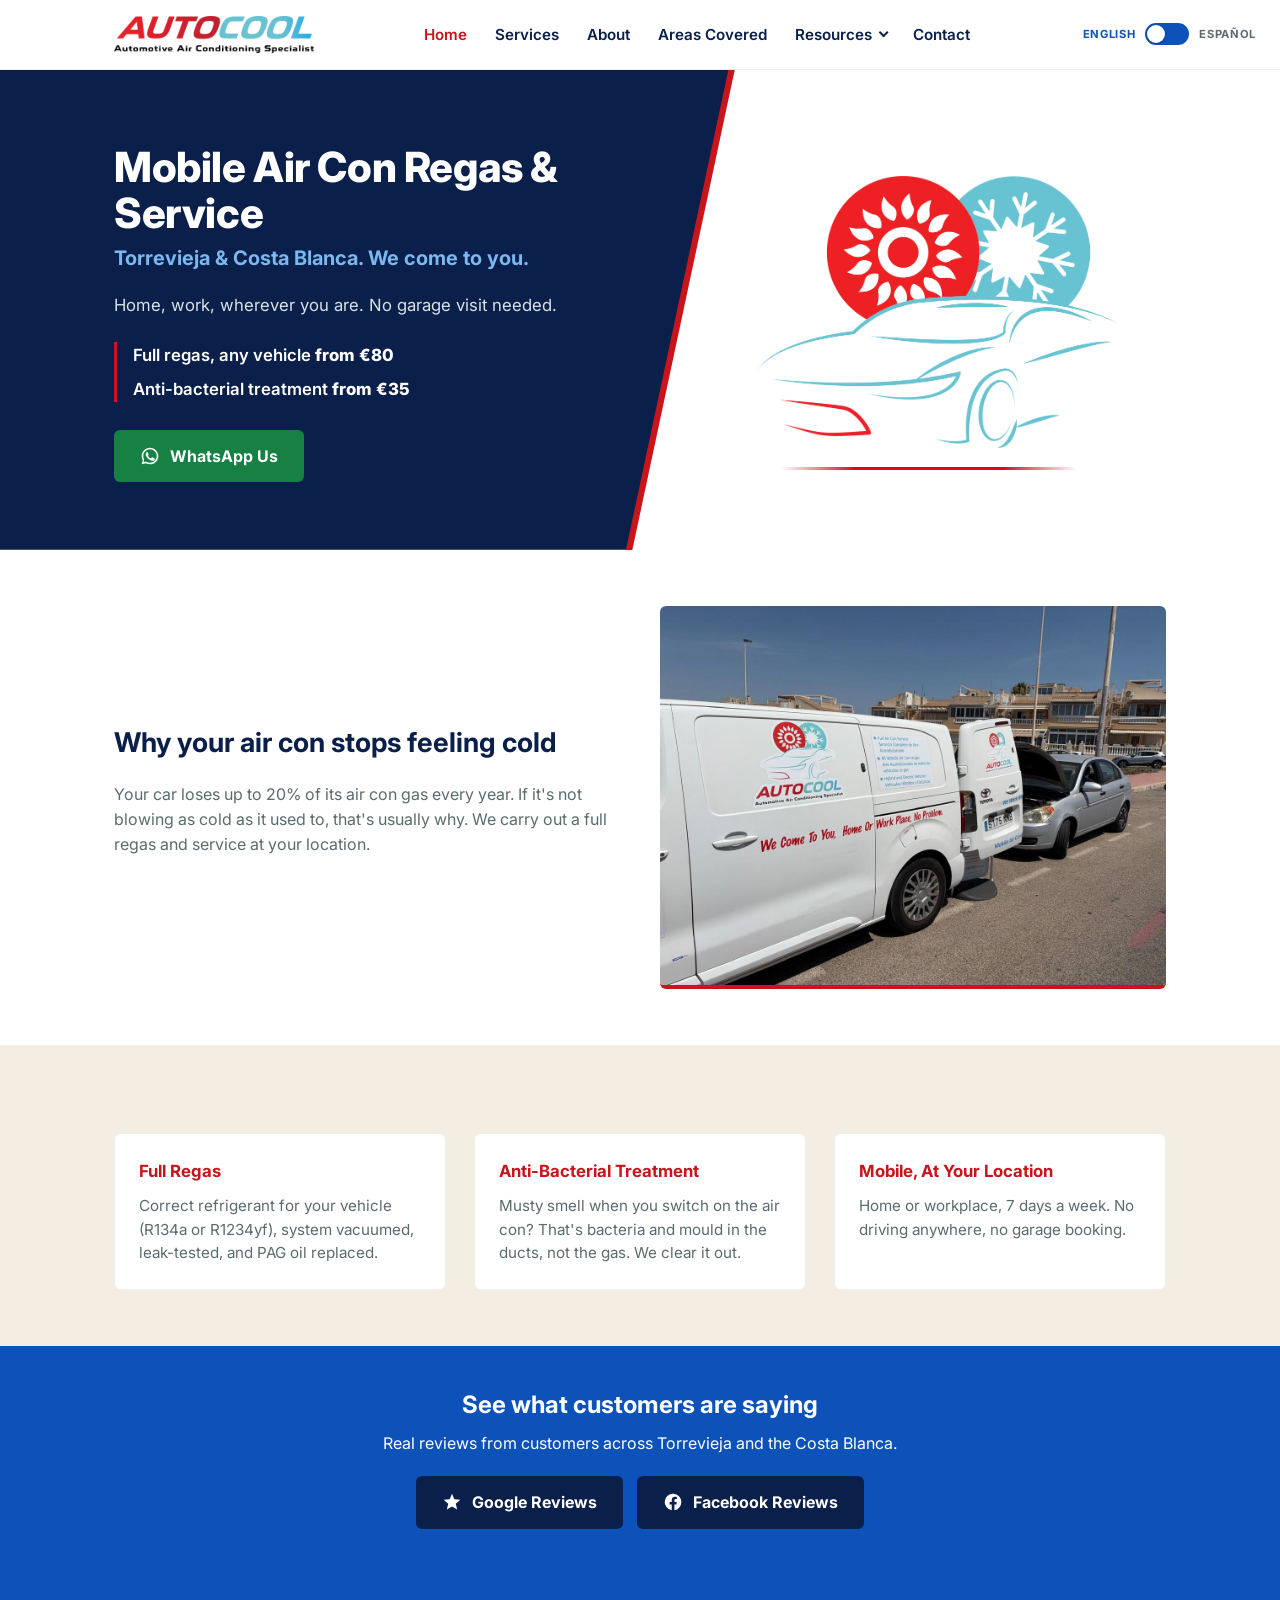
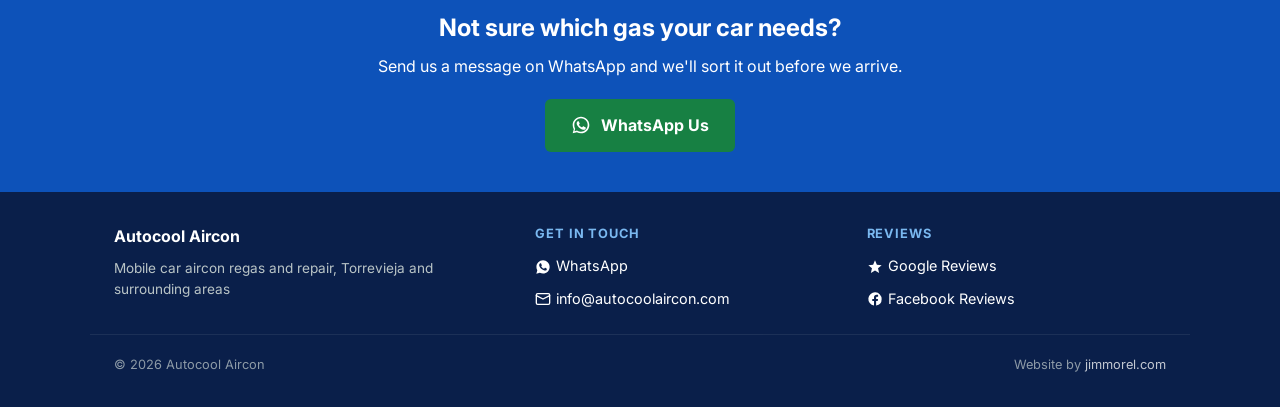
==== commit 1e26d243: "Reword footer tagline from Costa Blanca to Torrevieja and surrounding areas" ====
--- a/index.html
+++ b/index.html
@@ -232,7 +232,7 @@
 			<div class="container footer-columns">
 				<div class="footer-col footer-brand">
 					<p class="footer-brand-name">Autocool Aircon</p>
-					<p class="footer-tagline">Mobile car aircon regas and repair, Torrevieja, Costa Blanca</p>
+					<p class="footer-tagline">Mobile car aircon regas and repair, Torrevieja and surrounding areas</p>
 				</div>
 				<div class="footer-col">
 					<p class="footer-col-heading">Get in touch</p>
--- a/assets/css/style.css
+++ b/assets/css/style.css
@@ -20,6 +20,10 @@
 
 html {
 	scroll-behavior: smooth;
+}
+
+section[id] {
+	scroll-margin-top: 90px;
 }
 
 html,
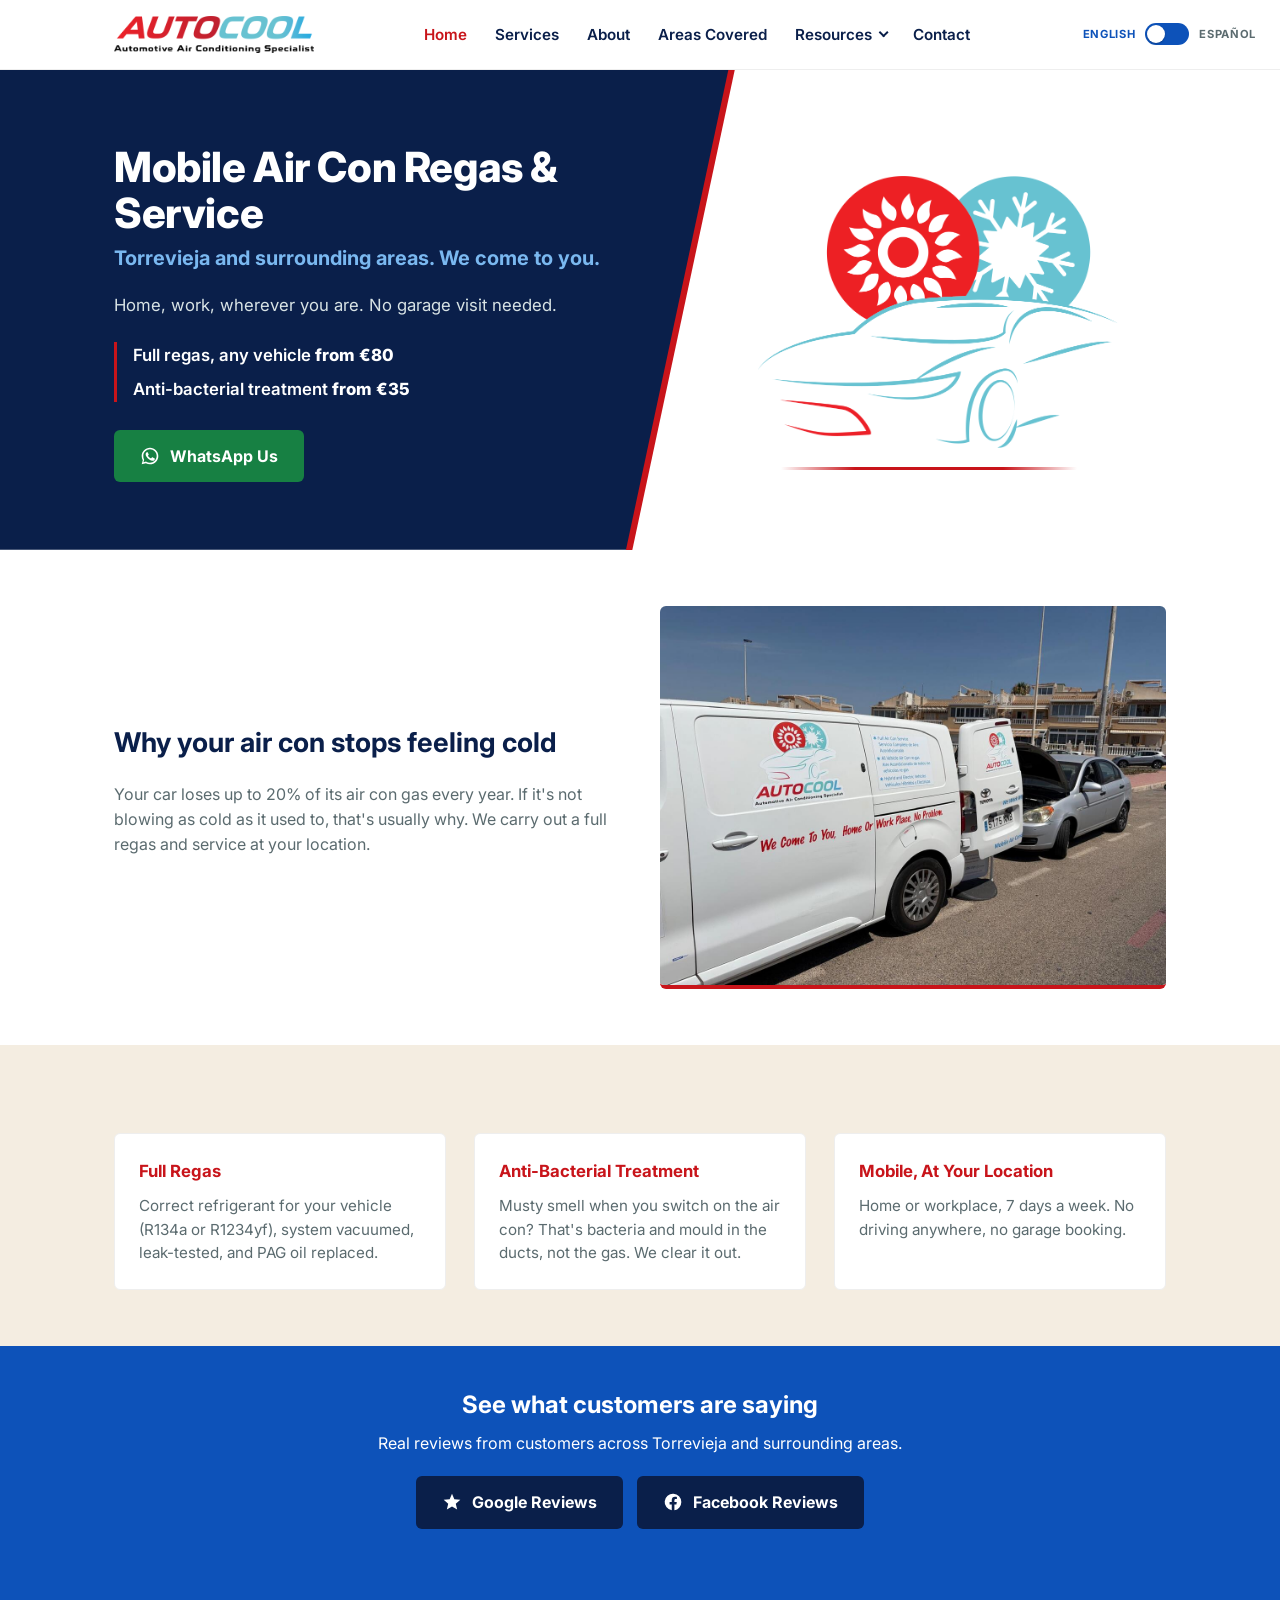
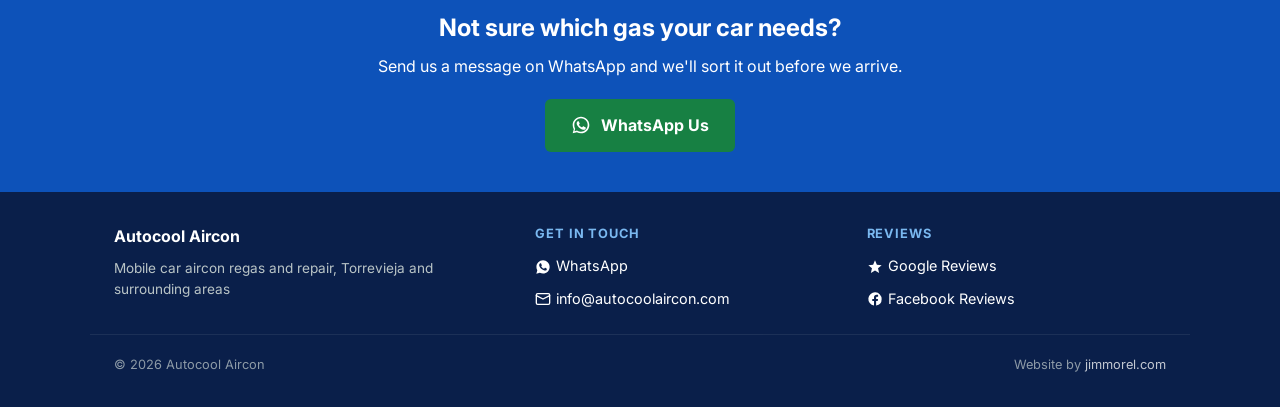
==== commit b4c23f2e: "Replace all remaining Costa Blanca references site-wide Titles, meta/OG/Twitter descriptions, hero t" ====
--- a/index.html
+++ b/index.html
@@ -12,19 +12,19 @@
 		</title>
 		<meta
 			name="description"
-			content="Mobile car air conditioning regas and service in Torrevieja and the Costa Blanca. We come to you, home or workplace. WhatsApp Autocool Aircon today."
+			content="Mobile car air conditioning regas and service in Torrevieja and surrounding areas. We come to you, home or workplace. WhatsApp Autocool Aircon today."
 		/>
 		<meta property="og:type" content="website">
 		<meta property="og:url" content="https://autocoolaircon.es/">
 		<meta property="og:title" content="Mobile Air Con Regas &amp; Service in Torrevieja | Autocool Aircon">
-		<meta property="og:description" content="Mobile car air conditioning regas and service in Torrevieja and the Costa Blanca. We come to you, home or workplace. WhatsApp Autocool Aircon today.">
+		<meta property="og:description" content="Mobile car air conditioning regas and service in Torrevieja and surrounding areas. We come to you, home or workplace. WhatsApp Autocool Aircon today.">
 		<meta property="og:image" content="https://autocoolaircon.es/assets/img/van-onsite-service.jpeg">
 		<meta property="og:locale" content="en_ES">
 		<meta property="fb:app_id" content="2086095632289372">
 		<meta name="facebook-domain-verification" content="1pw8xvr8mnqrois6jhisk7rmgft6io" />
 		<meta name="twitter:card" content="summary_large_image">
 		<meta name="twitter:title" content="Mobile Air Con Regas &amp; Service in Torrevieja | Autocool Aircon">
-		<meta name="twitter:description" content="Mobile car air conditioning regas and service in Torrevieja and the Costa Blanca. We come to you, home or workplace. WhatsApp Autocool Aircon today.">
+		<meta name="twitter:description" content="Mobile car air conditioning regas and service in Torrevieja and surrounding areas. We come to you, home or workplace. WhatsApp Autocool Aircon today.">
 		<meta name="twitter:image" content="https://autocoolaircon.es/assets/img/van-onsite-service.jpeg">
 		<link rel="canonical" href="https://autocoolaircon.es/index.html" />
 		<link rel="alternate" hreflang="en" href="https://autocoolaircon.es/index.html" />
@@ -105,7 +105,7 @@
 				<div>
 					<h1>Mobile Air Con Regas &amp; Service</h1>
 					<p class="hero-location">
-						Torrevieja &amp; Costa Blanca. We come to you.
+						Torrevieja and surrounding areas. We come to you.
 					</p>
 					<p class="lede">
 						Home, work, wherever you are. No garage visit needed.
@@ -187,7 +187,7 @@
 		<section class="cta-band fade-in">
 			<div class="container">
 				<h2>See what customers are saying</h2>
-				<p>Real reviews from customers across Torrevieja and the Costa Blanca.</p>
+				<p>Real reviews from customers across Torrevieja and surrounding areas.</p>
 				<div class="hero-cta-row justify-center">
 					<a
 						class="btn-primary"
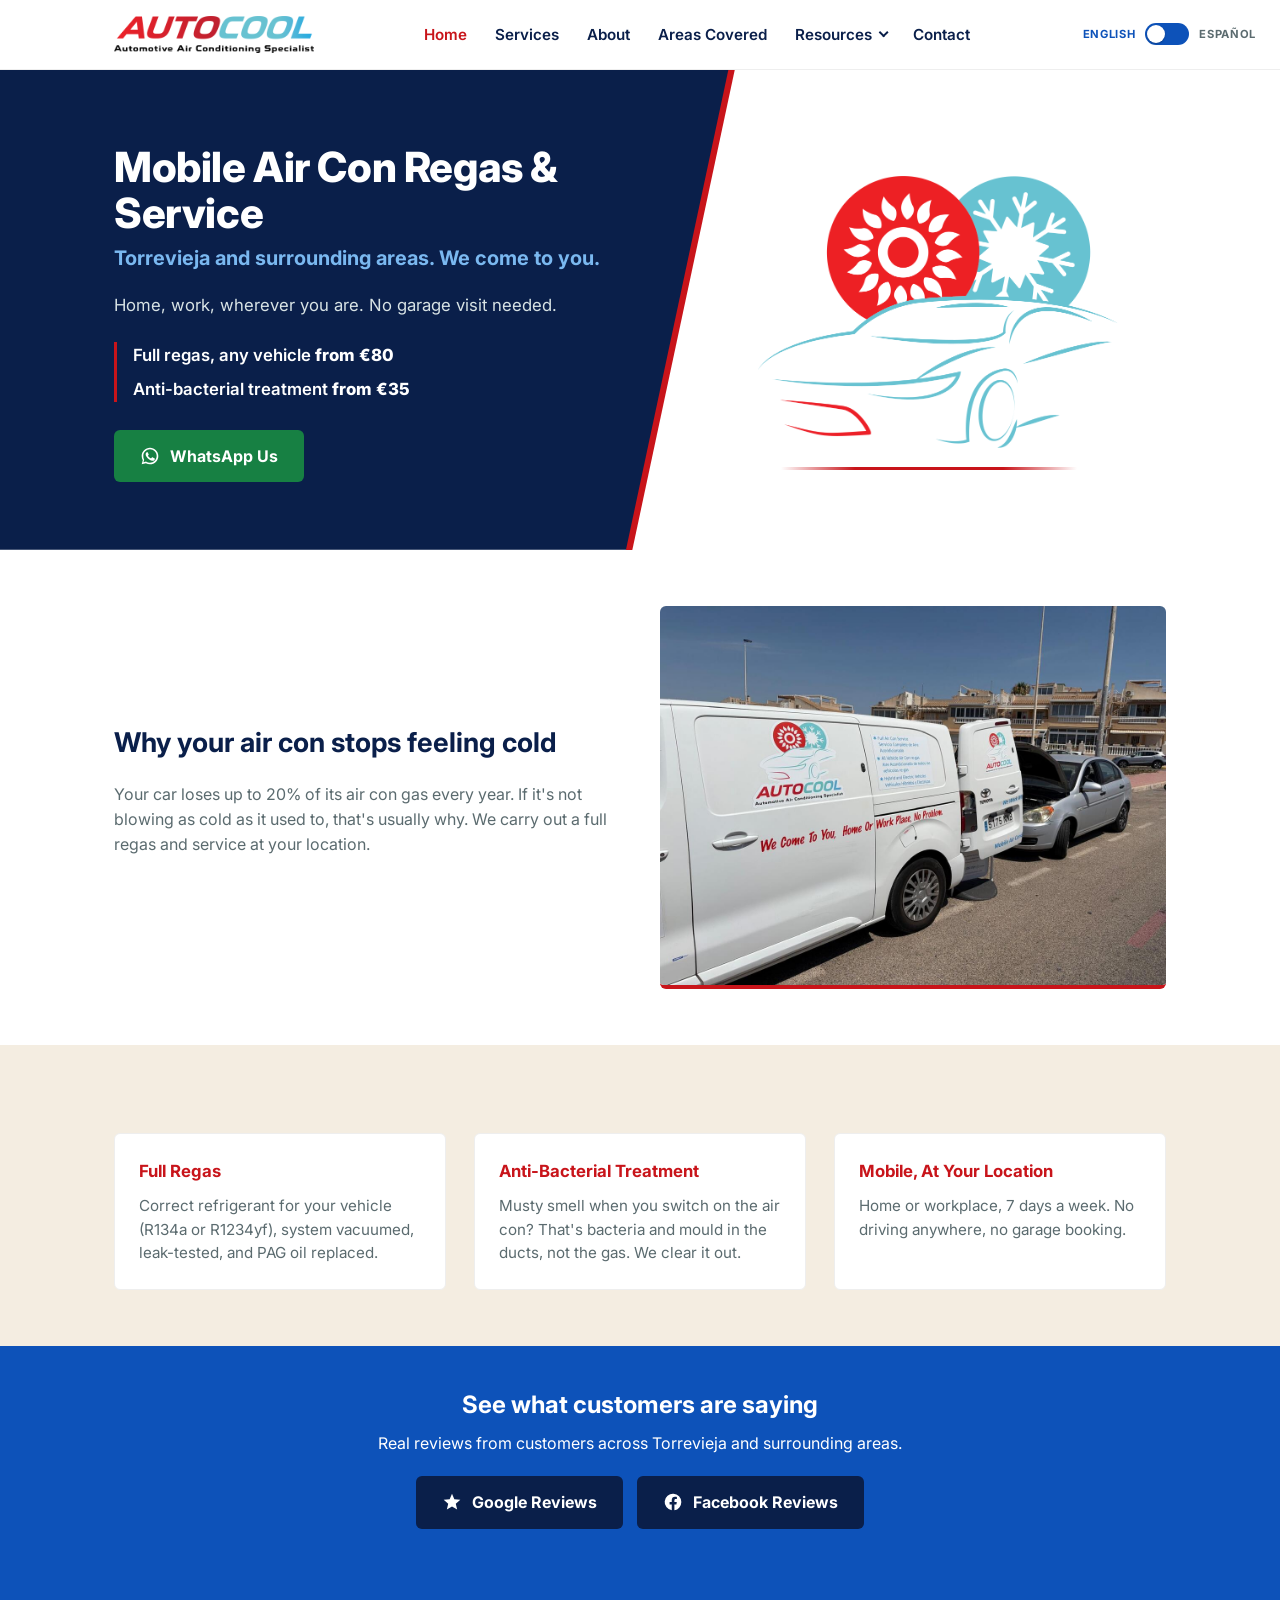
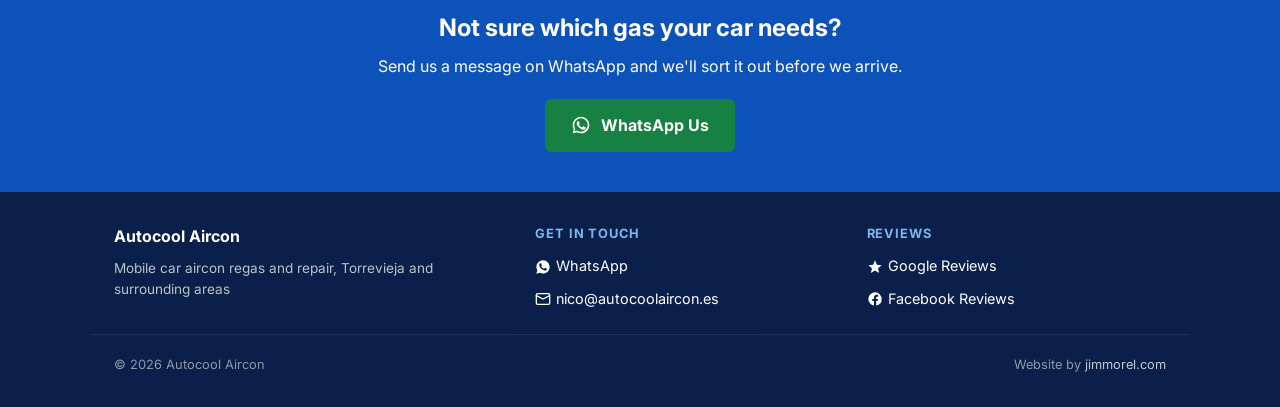
==== commit b2e84bbc: "Update contact email to nico@autocoolaircon.es site-wide Replaces the old info@autocoolaircon.com ad" ====
--- a/index.html
+++ b/index.html
@@ -237,7 +237,7 @@
 				<div class="footer-col">
 					<p class="footer-col-heading">Get in touch</p>
 					<a href="https://wa.me/34711082029" target="_blank" rel="noopener" class="footer-link"><svg aria-hidden="true" width="16" height="16" viewBox="0 0 24 24" fill="currentColor"><path d="M12.04 2C6.58 2 2.13 6.45 2.13 11.91c0 1.75.46 3.48 1.32 5.01L2 22l5.25-1.38c1.47.8 3.13 1.22 4.79 1.22h.01c5.46 0 9.91-4.45 9.91-9.91C21.96 6.45 17.5 2 12.04 2zm5.83 14.02c-.24.68-1.42 1.3-1.96 1.35-.5.05-1.13.07-1.83-.11-.42-.11-.96-.3-1.65-.6-2.9-1.25-4.79-4.17-4.94-4.36-.14-.19-1.18-1.57-1.18-3 0-1.42.75-2.12 1.02-2.41.27-.29.58-.36.78-.36.19 0 .39 0 .55.01.18.01.42-.07.65.5.24.58.82 2 .89 2.15.07.15.12.32.02.51-.09.19-.14.31-.27.48-.14.16-.29.36-.41.49-.14.14-.28.29-.12.57.16.28.71 1.17 1.52 1.9 1.05.94 1.93 1.23 2.21 1.37.28.14.44.12.61-.07.16-.19.68-.79.87-1.06.18-.27.37-.22.61-.13.25.09 1.58.75 1.85.88.27.14.45.2.51.32.06.11.06.66-.18 1.35z"/></svg>WhatsApp</a>
-					<a href="mailto:info@autocoolaircon.com" class="footer-link"><svg aria-hidden="true" width="16" height="16" viewBox="0 0 24 24" fill="none" stroke="currentColor" stroke-width="2" stroke-linecap="round" stroke-linejoin="round"><rect x="2" y="4" width="20" height="16" rx="2"/><path d="m22 7-10 5L2 7"/></svg>info@autocoolaircon.com</a>
+					<a href="mailto:nico@autocoolaircon.es" class="footer-link"><svg aria-hidden="true" width="16" height="16" viewBox="0 0 24 24" fill="none" stroke="currentColor" stroke-width="2" stroke-linecap="round" stroke-linejoin="round"><rect x="2" y="4" width="20" height="16" rx="2"/><path d="m22 7-10 5L2 7"/></svg>nico@autocoolaircon.es</a>
 				</div>
 				<div class="footer-col">
 					<p class="footer-col-heading">Reviews</p>
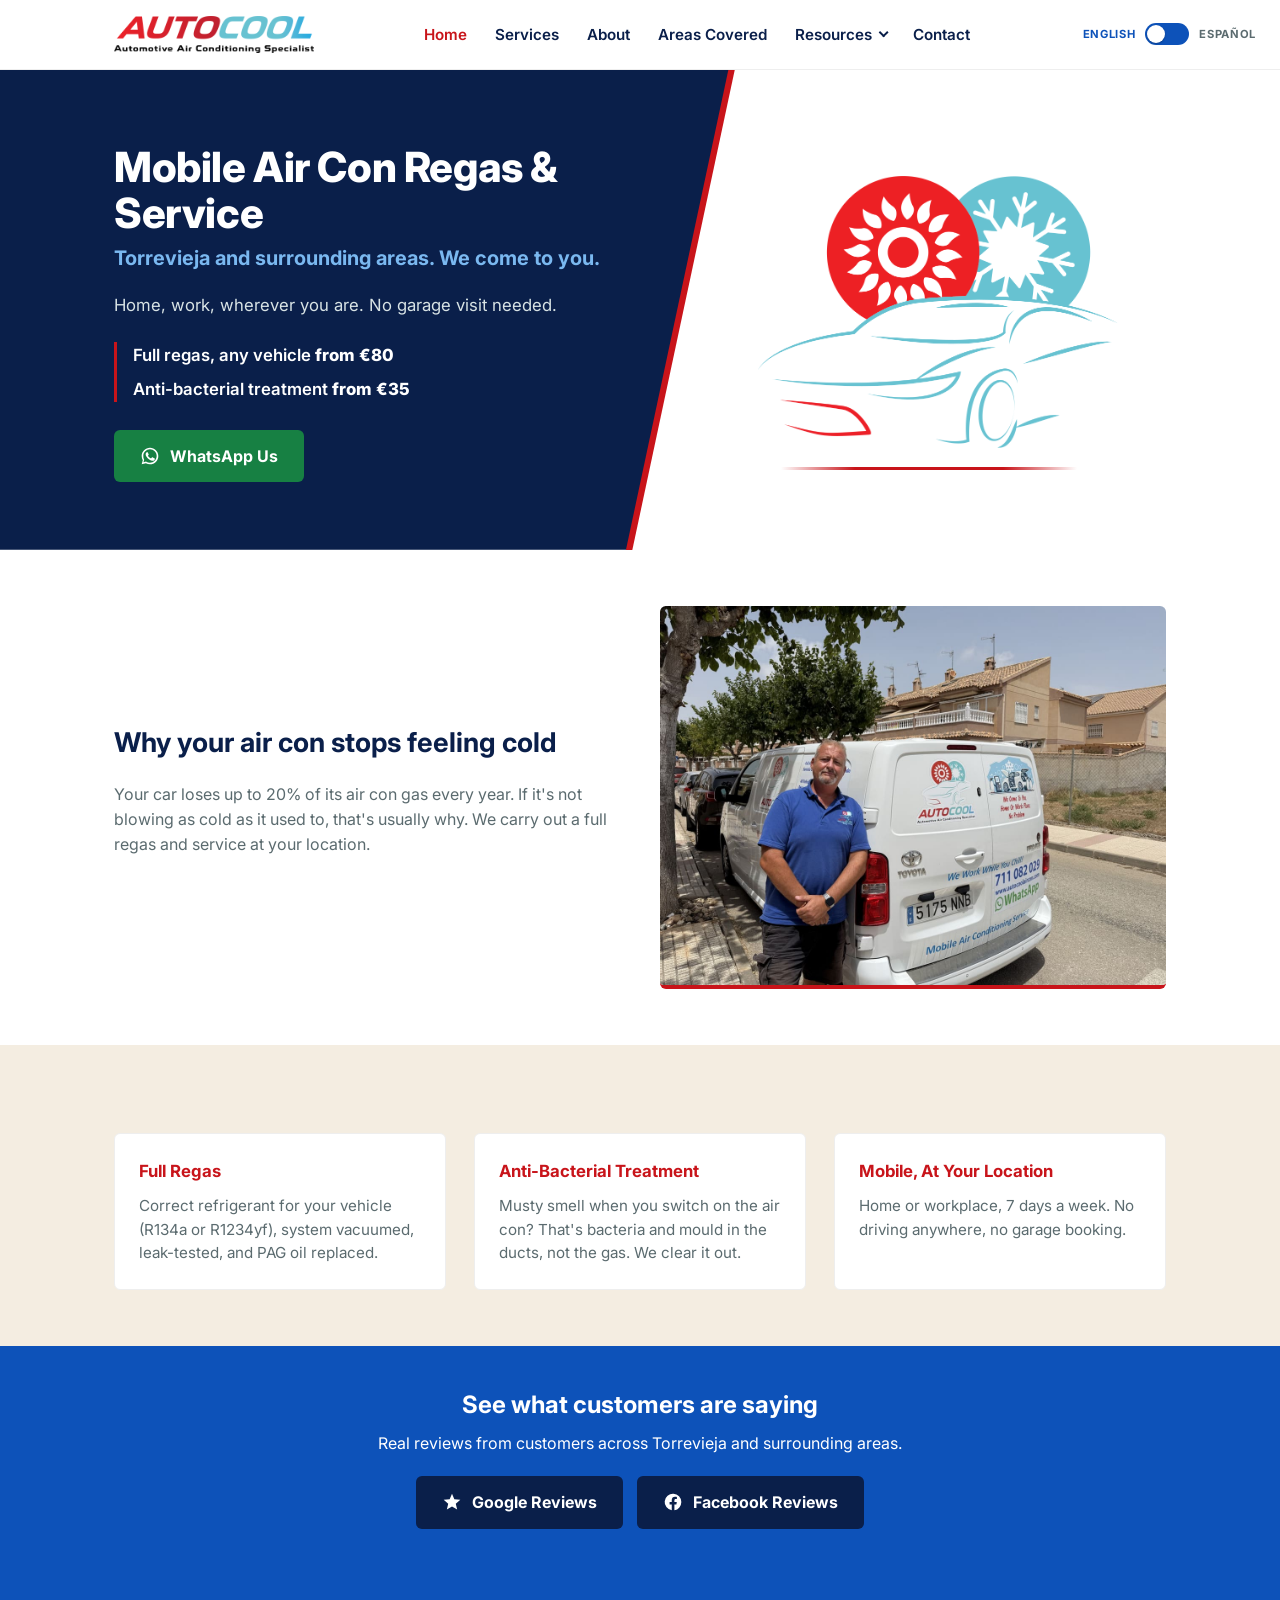
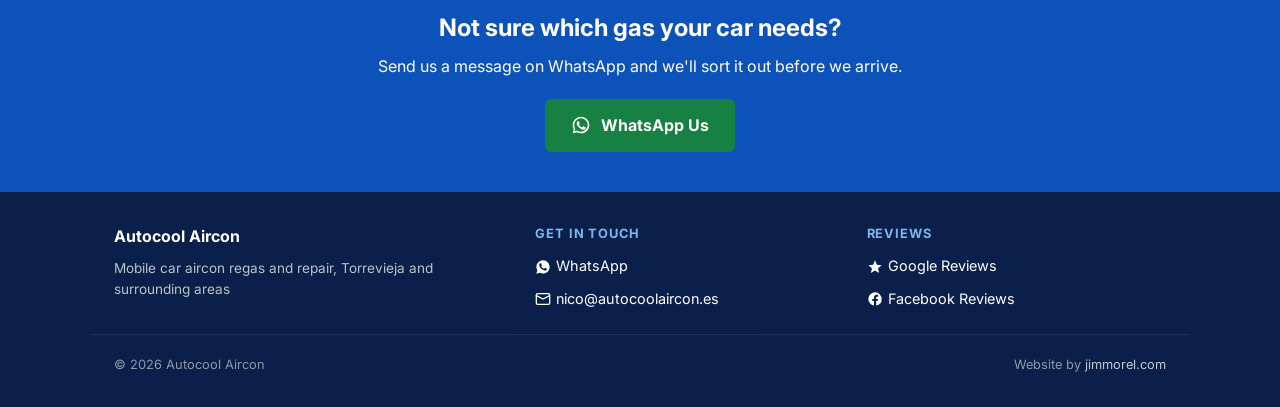
==== commit c7673b5f: "Refresh site photography and update About bio Replaces the home, services, about, and contact page i" ====
--- a/index.html
+++ b/index.html
@@ -18,14 +18,14 @@
 		<meta property="og:url" content="https://autocoolaircon.es/">
 		<meta property="og:title" content="Mobile Air Con Regas &amp; Service in Torrevieja | Autocool Aircon">
 		<meta property="og:description" content="Mobile car air conditioning regas and service in Torrevieja and surrounding areas. We come to you, home or workplace. WhatsApp Autocool Aircon today.">
-		<meta property="og:image" content="https://autocoolaircon.es/assets/img/van-onsite-service.jpeg">
+		<meta property="og:image" content="https://autocoolaircon.es/assets/img/autocool-nico-with-van.jpg">
 		<meta property="og:locale" content="en_ES">
 		<meta property="fb:app_id" content="2086095632289372">
 		<meta name="facebook-domain-verification" content="1pw8xvr8mnqrois6jhisk7rmgft6io" />
 		<meta name="twitter:card" content="summary_large_image">
 		<meta name="twitter:title" content="Mobile Air Con Regas &amp; Service in Torrevieja | Autocool Aircon">
 		<meta name="twitter:description" content="Mobile car air conditioning regas and service in Torrevieja and surrounding areas. We come to you, home or workplace. WhatsApp Autocool Aircon today.">
-		<meta name="twitter:image" content="https://autocoolaircon.es/assets/img/van-onsite-service.jpeg">
+		<meta name="twitter:image" content="https://autocoolaircon.es/assets/img/autocool-nico-with-van.jpg">
 		<link rel="canonical" href="https://autocoolaircon.es/index.html" />
 		<link rel="alternate" hreflang="en" href="https://autocoolaircon.es/index.html" />
 		<link rel="alternate" hreflang="es" href="https://autocoolaircon.es/es/index.html" />
@@ -148,8 +148,8 @@
 					</p>
 				</div>
 				<img
-					src="assets/img/van-onsite-service.jpeg"
-					alt="Autocool Aircon van at a customer's home for an onsite air conditioning service"
+					src="assets/img/autocool-nico-with-van.jpg"
+					alt="Nico from Autocool Aircon beside the mobile air con service van"
 					class="section-img"
 					loading="lazy"
 				/>
--- a/assets/css/style.css
+++ b/assets/css/style.css
@@ -592,7 +592,9 @@
 }
 
 .contact-img {
-	max-width: 760px;
+	max-width: 420px;
+	aspect-ratio: 2 / 3;
+	object-fit: contain;
 	margin: 0 auto;
 }
 
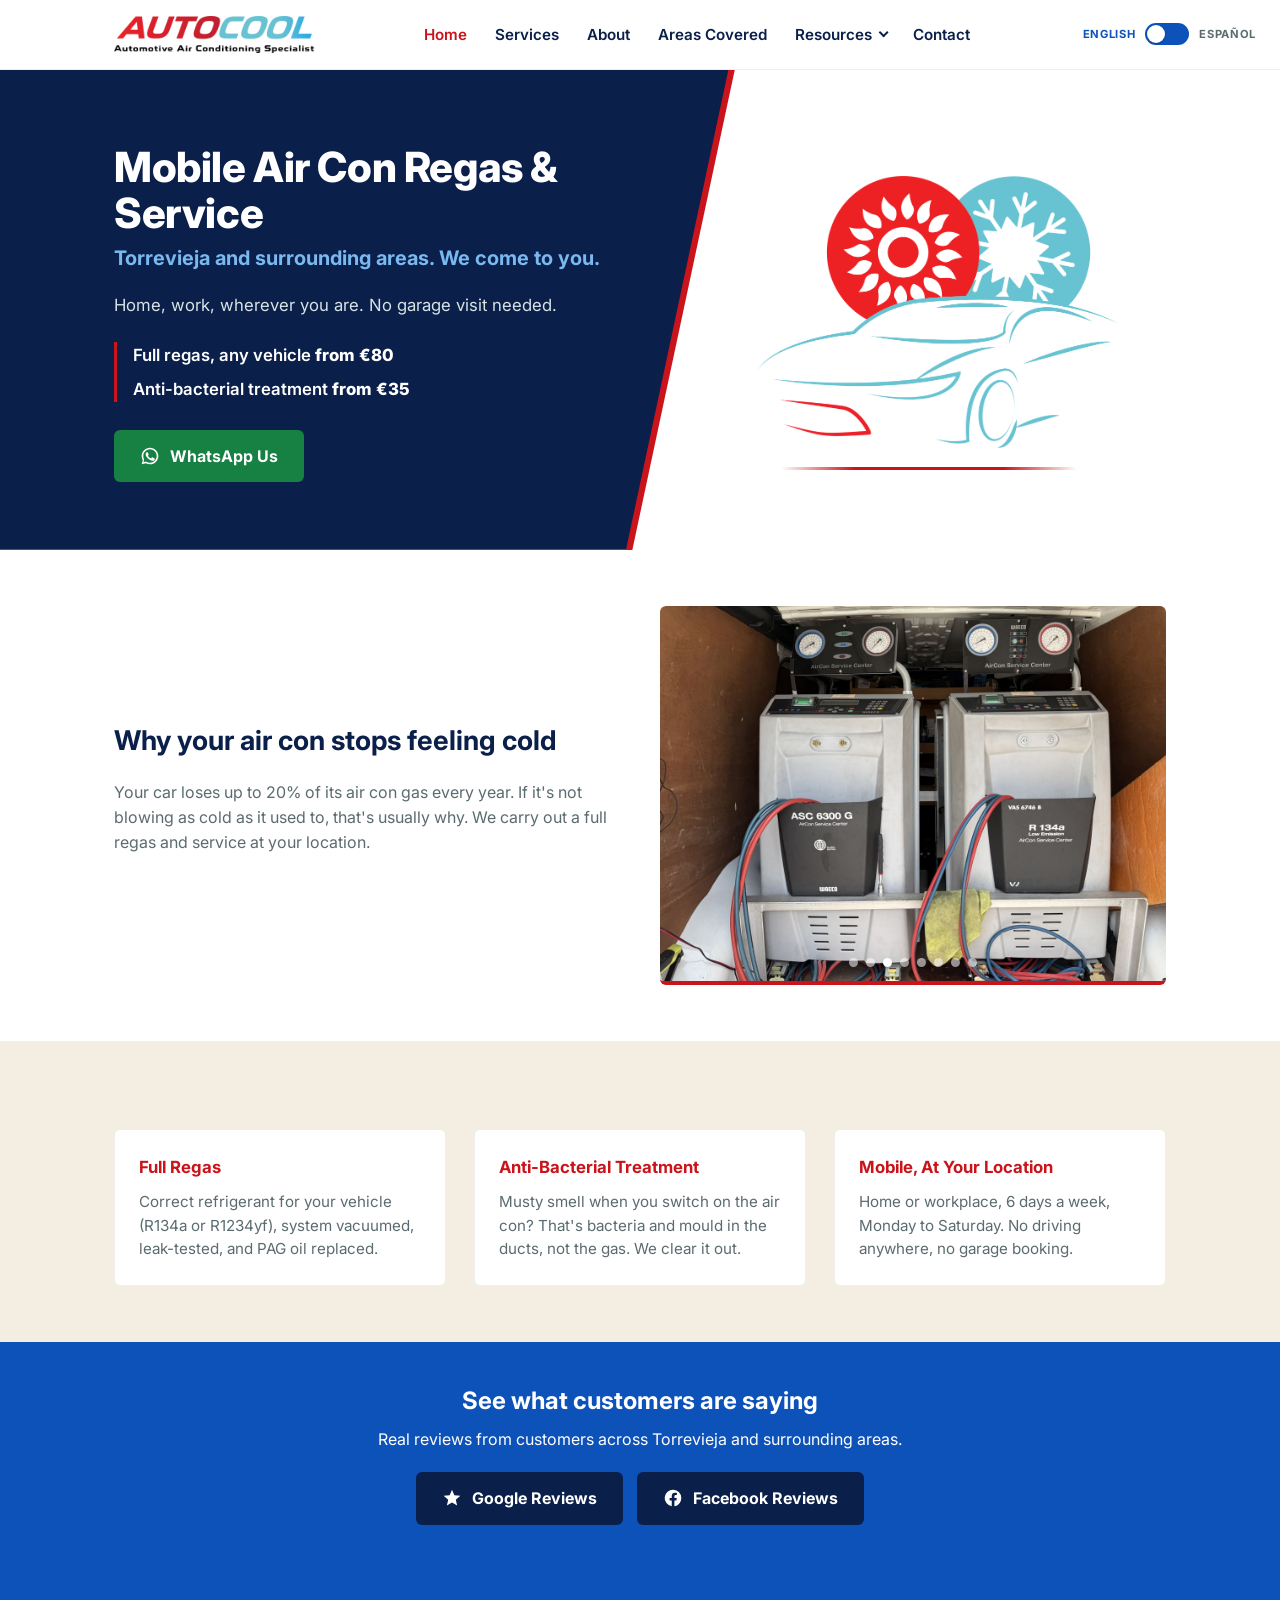
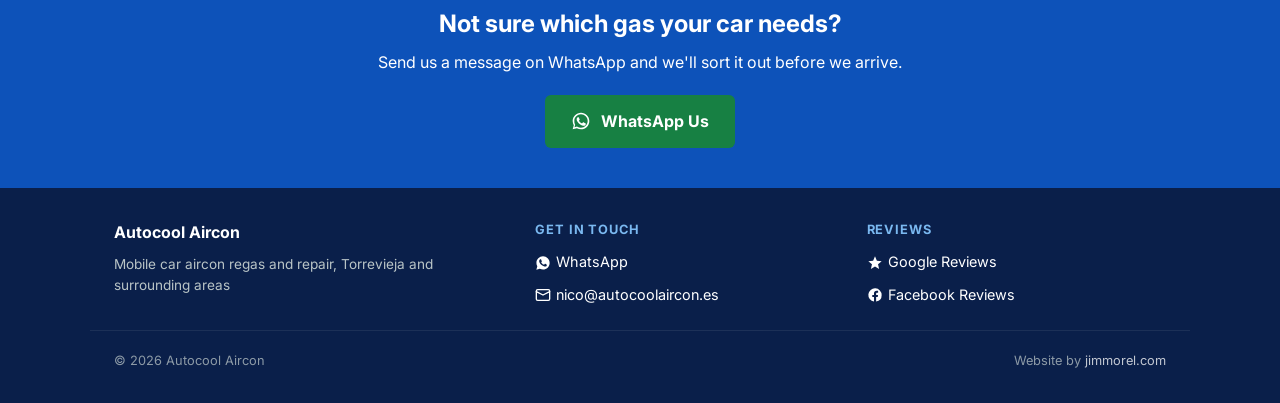
==== commit 2879fab2: "Turn home page hero image into an auto-fading photo carousel Replaces the single static van photo wi" ====
--- a/index.html
+++ b/index.html
@@ -147,12 +147,66 @@
 						full regas and service at your location.
 					</p>
 				</div>
-				<img
-					src="assets/img/autocool-nico-with-van.jpg"
-					alt="Nico from Autocool Aircon beside the mobile air con service van"
-					class="section-img"
-					loading="lazy"
-				/>
+				<div class="fade-slideshow">
+					<img
+						src="assets/img/autocool-nico-with-van.jpg"
+						alt="Nico from Autocool Aircon beside the mobile air con service van"
+						class="fade-slide is-active"
+						loading="lazy"
+					/>
+					<img
+						src="assets/img/autocool-van-service-open.jpg"
+						alt="Autocool Aircon service van with the rear doors open, equipment ready"
+						class="fade-slide"
+						loading="lazy"
+					/>
+					<img
+						src="assets/img/autocool-aircon-equipment-detail.jpg"
+						alt="Autocool refrigerant recovery and recharge units used for the vacuum and regas process"
+						class="fade-slide"
+						loading="lazy"
+					/>
+					<img
+						src="assets/img/contact-van-roadside.jpg"
+						alt="Autocool Aircon van providing a roadside mobile air con service"
+						class="fade-slide"
+						loading="lazy"
+					/>
+					<img
+						src="assets/img/van-side.jpg"
+						alt="Autocool Aircon service van parked at the roadside"
+						class="fade-slide"
+						loading="lazy"
+					/>
+					<img
+						src="assets/img/gas-in-progress_1.jpg"
+						alt="Air con regas hoses connected under the bonnet during a service"
+						class="fade-slide"
+						loading="lazy"
+					/>
+					<img
+						src="assets/img/gas-in-progress_2.jpg"
+						alt="Air con regas hoses connected to a car engine bay during a service"
+						class="fade-slide"
+						loading="lazy"
+					/>
+					<img
+						src="assets/img/van-onsite-service.jpeg"
+						alt="Autocool Aircon van and a customer's car parked side by side during an onsite service"
+						class="fade-slide"
+						loading="lazy"
+					/>
+					<div class="fade-slideshow-dots">
+						<button type="button" class="fade-slideshow-dot is-active" aria-label="Show image 1"></button>
+						<button type="button" class="fade-slideshow-dot" aria-label="Show image 2"></button>
+						<button type="button" class="fade-slideshow-dot" aria-label="Show image 3"></button>
+						<button type="button" class="fade-slideshow-dot" aria-label="Show image 4"></button>
+						<button type="button" class="fade-slideshow-dot" aria-label="Show image 5"></button>
+						<button type="button" class="fade-slideshow-dot" aria-label="Show image 6"></button>
+						<button type="button" class="fade-slideshow-dot" aria-label="Show image 7"></button>
+						<button type="button" class="fade-slideshow-dot" aria-label="Show image 8"></button>
+					</div>
+				</div>
 			</div>
 		</section>
 
@@ -176,8 +230,8 @@
 					<div class="card">
 						<h3>Mobile, At Your Location</h3>
 						<p>
-							Home or workplace, 7 days a week. No driving anywhere, no garage
-							booking.
+							Home or workplace, 6 days a week, Monday to Saturday. No driving
+							anywhere, no garage booking.
 						</p>
 					</div>
 				</div>
@@ -255,5 +309,6 @@
 		<script src="assets/js/sticky-header.js"></script>
 		<script src="assets/js/lang-switch.js"></script>
 		<script src="assets/js/nav-toggle.js"></script>
+		<script src="assets/js/fade-slideshow.js"></script>
 	</body>
 </html>
--- a/assets/css/style.css
+++ b/assets/css/style.css
@@ -780,6 +780,54 @@
 	border-bottom: 4px solid var(--sun-red);
 }
 
+/* Fade slideshow — used in the "Why your air con stops feeling cold" slot */
+.fade-slideshow {
+	position: relative;
+	width: 100%;
+	aspect-ratio: 4 / 3;
+	border-radius: var(--radius);
+	border-bottom: 4px solid var(--sun-red);
+	overflow: hidden;
+}
+
+.fade-slide {
+	position: absolute;
+	inset: 0;
+	width: 100%;
+	height: 100%;
+	object-fit: cover;
+	opacity: 0;
+	transition: opacity 1.2s ease;
+}
+
+.fade-slide.is-active {
+	opacity: 1;
+}
+
+.fade-slideshow-dots {
+	position: absolute;
+	bottom: 14px;
+	left: 50%;
+	transform: translateX(-50%);
+	display: flex;
+	gap: 8px;
+	z-index: 2;
+}
+
+.fade-slideshow-dot {
+	width: 9px;
+	height: 9px;
+	padding: 0;
+	border: none;
+	border-radius: 50%;
+	background: rgba(255, 255, 255, 0.55);
+	cursor: pointer;
+}
+
+.fade-slideshow-dot.is-active {
+	background: #fff;
+}
+
 .price-subheading {
 	font-size: 0.8rem;
 	font-weight: 700;
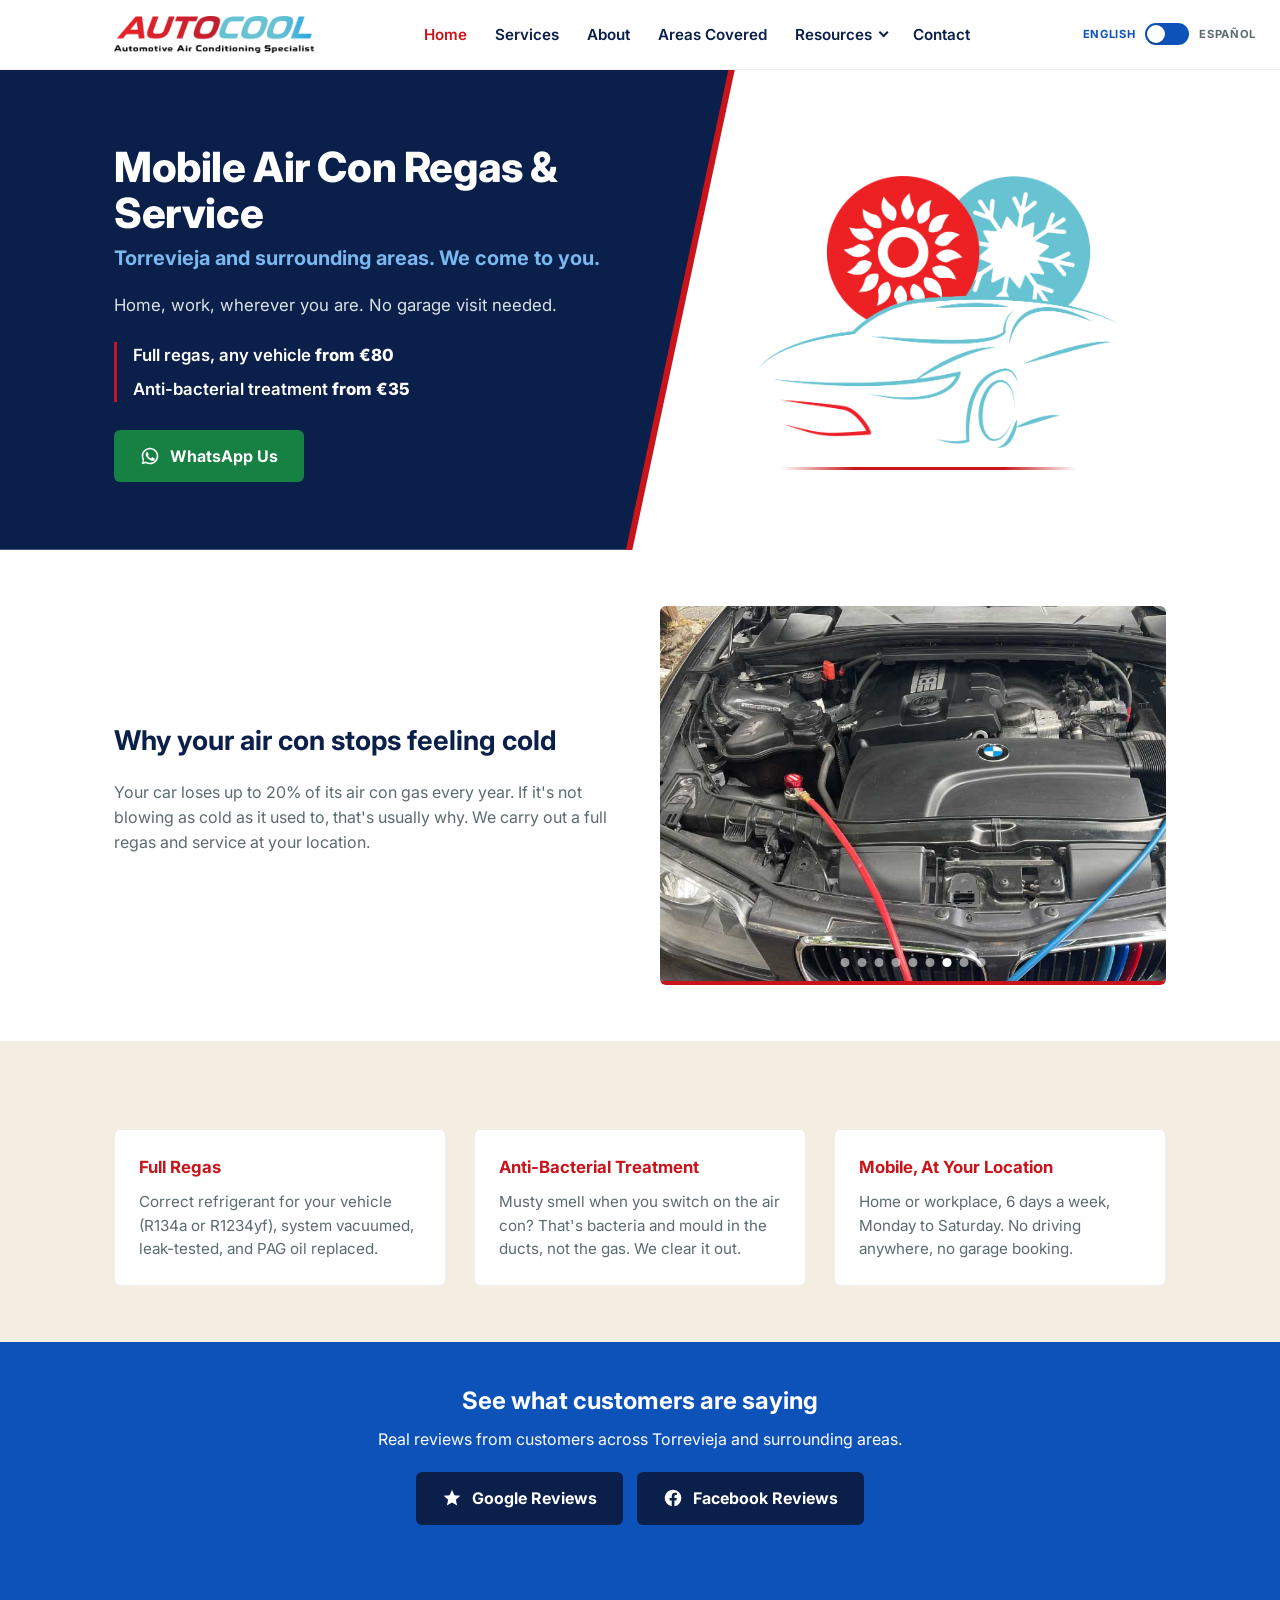
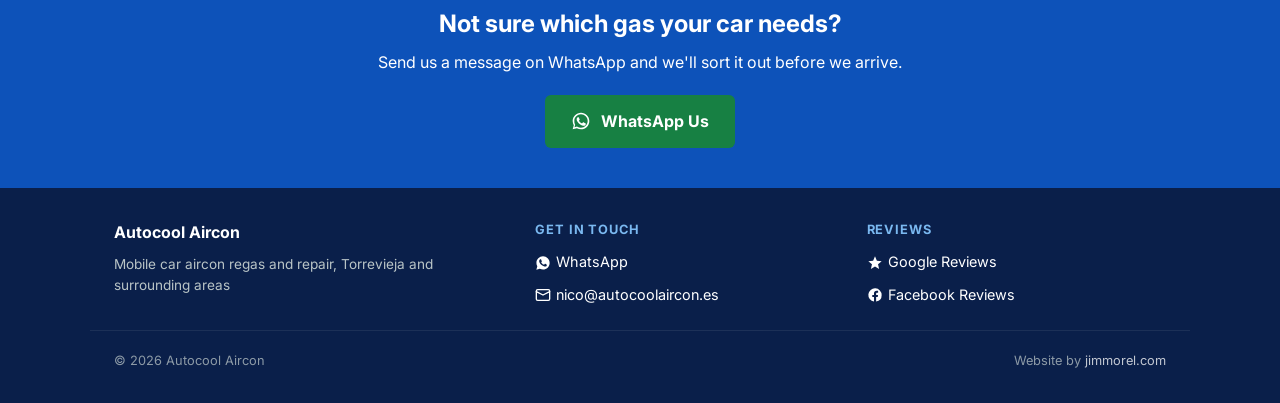
==== commit 94956c53: "Add 9th photo to home page carousel Wires gas-in-progress_3.jpg into the fade slideshow on both EN/E" ====
--- a/index.html
+++ b/index.html
@@ -196,6 +196,12 @@
 						class="fade-slide"
 						loading="lazy"
 					/>
+					<img
+						src="assets/img/gas-in-progress_3.jpg"
+						alt="Air con regas hoses connected under the bonnet of a sports car during a service"
+						class="fade-slide"
+						loading="lazy"
+					/>
 					<div class="fade-slideshow-dots">
 						<button type="button" class="fade-slideshow-dot is-active" aria-label="Show image 1"></button>
 						<button type="button" class="fade-slideshow-dot" aria-label="Show image 2"></button>
@@ -205,6 +211,7 @@
 						<button type="button" class="fade-slideshow-dot" aria-label="Show image 6"></button>
 						<button type="button" class="fade-slideshow-dot" aria-label="Show image 7"></button>
 						<button type="button" class="fade-slideshow-dot" aria-label="Show image 8"></button>
+						<button type="button" class="fade-slideshow-dot" aria-label="Show image 9"></button>
 					</div>
 				</div>
 			</div>
